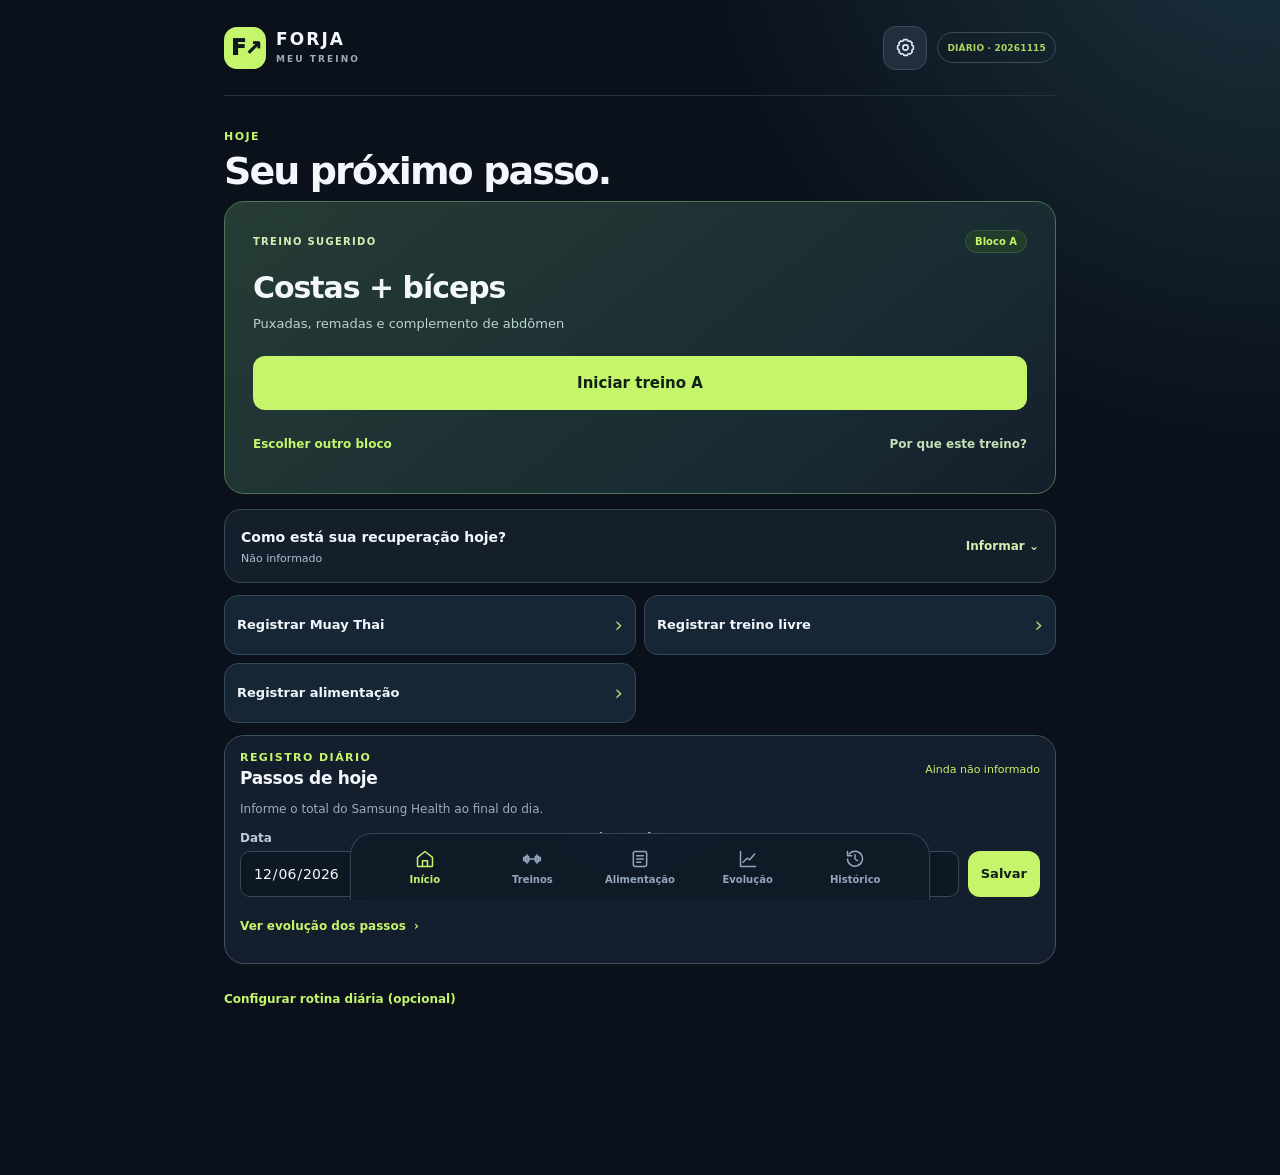
==== index.html @ 8f33aaf9 "chore(pwa): preload free-workout editor with versioned offline cache" ====
<!doctype html>
<html lang="pt-BR">
<head>
  <meta charset="utf-8" />
  <meta name="viewport" content="width=device-width, initial-scale=1, viewport-fit=cover" />
  <meta name="theme-color" content="#0d1420" />
  <meta name="description" content="Diário de treinos, histórico de cargas e sugestões de progressão de força com atenção à recuperação." />
  <meta name="color-scheme" content="dark" />
  <link rel="icon" type="image/png" sizes="192x192" href="./icons/icon-192.png" />
  <link rel="apple-touch-icon" href="./icons/icon-192.png" />
  <link rel="manifest" href="./manifest.webmanifest" />
  <link rel="stylesheet" href="./styles.css?v=20261123-muayfree1" />
  <title>FORJA — Evolução de força</title>
  <script defer src="./data.js?v=20261123-muayfree1"></script>
  <script defer src="./cardio.js?v=20261123-muayfree1"></script>
  <script defer src="./training-sets.js?v=20261123-muayfree1"></script>
  <script defer src="./engine.js?v=20261123-muayfree1"></script>
  <script defer src="./muay.js?v=20261123-muayfree1"></script>
  <script defer src="./calendar.js?v=20261123-muayfree1"></script>
  <script defer src="./flex.js?v=20261123-muayfree1"></script>
  <script defer src="./free-workout.js?v=20261123-muayfree1"></script>
  <script defer src="./catalog-session.js?v=20261123-muayfree1"></script>
  <script defer src="./dose.js?v=20261123-muayfree1"></script>
  <script defer src="./focus.js?v=20261123-muayfree1"></script>
  <script defer src="./catalog-advice.js?v=20261123-muayfree1"></script>
  <script defer src="./body-measures.js?v=20261123-muayfree1"></script>
  <script defer src="./activity.js?v=20261123-muayfree1"></script>
  <script defer src="./health-import.js?v=20261123-muayfree1"></script>
  <script defer src="./nutrition-goals.js?v=20261123-muayfree1"></script>
  <script defer src="./goal-planner.js?v=20261123-muayfree1"></script>
  <script defer src="./reminders.js?v=20261123-muayfree1"></script>
  <script defer src="./daily-routine.js?v=20261123-muayfree1"></script>
  <script defer src="./nutrition.js?v=20261123-muayfree1"></script>
  <script defer src="./nutrition-catalog.js?v=20261123-muayfree1"></script>
  <script defer src="./nutrition-prescription-data.js?v=20261123-muayfree1"></script>
  <script defer src="./nutrition-presets.js?v=20261123-muayfree1"></script>
  <script defer src="./nutrition-balance.js?v=20261123-muayfree1"></script>
  <script defer src="./nutrition-ui.js?v=20261123-muayfree1"></script>
  <script defer src="./evolution-dashboard.js?v=20261123-muayfree1"></script>
  <script defer src="./performance-trends.js?v=20261123-muayfree1"></script>
  <script defer src="./exercise-anatomy.js?v=20261123-muayfree1"></script>
  <script defer src="./muscle-history.js?v=20261123-muayfree1"></script>
  <script defer src="./muscle-body.js?v=20261123-muayfree1"></script>
  <script defer src="./muscle-map.js?v=20261123-muayfree1"></script>
  <script defer src="./training-balance.js?v=20261123-muayfree1"></script>
  <script defer src="./catalog-recommendations.js?v=20261123-muayfree1"></script>
  <script defer src="./share-summary.js?v=20261123-muayfree1"></script>
  <script defer src="./share-sticker.js?v=20261123-muayfree1"></script>
  <script defer src="./app.js?v=20261123-muayfree1"></script>
</head>
<body>
  <div class="app-shell">
    <header class="topbar">
      <div class="brandmark" aria-hidden="true">F<span>↗</span></div>
      <div class="brandcopy"><strong>FORJA</strong><span>MEU TREINO</span></div>
      <button type="button" class="top-settings" data-action="top-settings" aria-label="Abrir ajustes" title="Ajustes">
        <svg viewBox="0 0 24 24" fill="none" stroke="currentColor" stroke-width="1.8" stroke-linecap="round" stroke-linejoin="round" aria-hidden="true"><circle cx="12" cy="12" r="3"/><path d="M19.4 15a1.7 1.7 0 0 0 .3 1.9l.1.1-2.7 2.7-.1-.1a1.7 1.7 0 0 0-1.9-.3 1.7 1.7 0 0 0-1 1.6V21h-4v-.1a1.7 1.7 0 0 0-1-1.6 1.7 1.7 0 0 0-1.9.3l-.1.1-2.7-2.7.1-.1a1.7 1.7 0 0 0 .3-1.9 1.7 1.7 0 0 0-1.6-1H3v-4h.1a1.7 1.7 0 0 0 1.6-1 1.7 1.7 0 0 0-.3-1.9L4.3 7l2.7-2.7.1.1A1.7 1.7 0 0 0 9 4.7a1.7 1.7 0 0 0 1-1.6V3h4v.1a1.7 1.7 0 0 0 1 1.6 1.7 1.7 0 0 0 1.9-.3l.1-.1L19.7 7l-.1.1a1.7 1.7 0 0 0-.3 1.9 1.7 1.7 0 0 0 1.6 1h.1v4h-.1a1.7 1.7 0 0 0-1.5 1z"/></svg>
      </button>
      <span class="header-badge"><small class="forja-build">DIÁRIO · 20261115</small></span>
    </header>
    <main id="screen" tabindex="-1" aria-live="off"><p class="loading">Preparando seu painel...</p></main>
    <nav class="bottom-nav" id="nav" aria-label="Navegação principal">
      <button type="button" data-tab="home" class="nav-link active" aria-label="Início" aria-current="page">
        <svg viewBox="0 0 24 24" fill="none" stroke="currentColor" stroke-width="1.8" stroke-linecap="round" stroke-linejoin="round" aria-hidden="true"><path d="m3 10 9-7 9 7v10a1 1 0 0 1-1 1H4a1 1 0 0 1-1-1z"/><path d="M9 21v-7h6v7"/></svg><span>Início</span>
      </button>
      <button type="button" data-tab="plans" class="nav-link" aria-label="Treinos">
        <svg viewBox="0 0 24 24" fill="none" stroke="currentColor" stroke-width="1.8" stroke-linecap="round" stroke-linejoin="round" aria-hidden="true"><path d="M6 7v10M18 7v10M4 9h4v6H4zM16 9h4v6h-4zM8 12h8M2 10v4M22 10v4"/></svg><span>Treinos</span>
      </button>
      <button type="button" data-tab="nutrition" class="nav-link" aria-label="Alimentação">
        <svg viewBox="0 0 24 24" fill="none" stroke="currentColor" stroke-width="1.8" stroke-linecap="round" stroke-linejoin="round" aria-hidden="true"><rect x="4" y="3" width="16" height="18" rx="2"/><path d="M8 8h8M8 12h8M8 16h5"/></svg><span>Alimentação</span>
      </button>
      <button type="button" data-tab="progress" class="nav-link" aria-label="Evolução">
        <svg viewBox="0 0 24 24" fill="none" stroke="currentColor" stroke-width="1.8" stroke-linecap="round" stroke-linejoin="round" aria-hidden="true"><path d="M3 3v18h18"/><path d="m6 16 5-5 3 2 6-7"/></svg><span>Evolução</span>
      </button>
      <button type="button" data-tab="history" class="nav-link" aria-label="Histórico">
        <svg viewBox="0 0 24 24" fill="none" stroke="currentColor" stroke-width="1.8" stroke-linecap="round" stroke-linejoin="round" aria-hidden="true"><path d="M3 12a9 9 0 1 0 2-6"/><path d="M3 3v5h5M12 7v5l3 2"/></svg><span>Histórico</span>
      </button>

    </nav>
  </div>
  <div id="toast" class="toast" role="status" aria-live="polite" hidden></div>
  <input id="import-file" type="file" accept="application/json,.json" hidden aria-label="Selecionar backup JSON" />
  <input id="import-health-file" type="file" accept="application/json,.json" hidden aria-label="Selecionar histórico Samsung Health JSON" />
</body>
</html>
---- styles.css ----
:root{font-family:Inter,ui-sans-serif,system-ui,-apple-system,BlinkMacSystemFont,"Segoe UI",sans-serif;color-scheme:dark;--bg:#0b111a;--card:#151e2c;--card2:#1b2736;--line:#2b3a4d;--text:#f3f6fb;--muted:#9cacbe;--lime:#c5f56b;--blue:#80beff;--orange:#ffcf7b;--red:#ff9292;--radius:20px}
*{box-sizing:border-box}html{background:var(--bg);scroll-behavior:smooth}body{margin:0;background:radial-gradient(circle at 100% -12%,#1c3540 0%,transparent 32%),var(--bg);color:var(--text);min-height:100svh}button,input,select,textarea{font:inherit}button{cursor:pointer}button:disabled{opacity:.45;cursor:not-allowed}a{color:var(--lime)}button:focus-visible,input:focus-visible,select:focus-visible,textarea:focus-visible{outline:3px solid var(--blue);outline-offset:2px}[hidden]{display:none!important}
.app-shell{max-width:900px;min-height:100svh;margin:0 auto;padding:0 17px calc(100px + env(safe-area-inset-bottom))}.topbar{height:84px;display:flex;align-items:center;gap:10px;border-bottom:1px solid #253143}.brandmark{display:flex;align-items:center;justify-content:center;font-size:22px;font-weight:950;letter-spacing:-3px;width:42px;height:42px;border-radius:13px;background:var(--lime);color:#101820}.brandmark span{font-size:20px;margin-left:2px}.brandcopy{display:flex;flex-direction:column;line-height:1.04;letter-spacing:.13em}.brandcopy strong{font-size:17px;font-weight:900}.brandcopy span{font-size:9px;color:var(--muted);font-weight:800;margin-top:6px}.header-badge{font-size:9px;letter-spacing:.08em;border:1px solid #3a4e53;border-radius:99px;padding:7px 9px;margin-left:auto;color:var(--lime);font-weight:700;white-space:nowrap}
#screen{padding:24px 0;min-height:72vh}.eyebrow{margin:0 0 8px;font-size:11px;font-weight:900;letter-spacing:.13em;color:var(--lime);text-transform:uppercase}.page-title{font-size:clamp(29px,5vw,38px);letter-spacing:-.05em;line-height:1.1;margin:0 0 8px;font-weight:850}.lead{color:var(--muted);line-height:1.55;margin:0 0 24px;font-size:14px}.section-title{font-size:17px;margin:0;font-weight:800;letter-spacing:-.02em}.section-row{display:flex;align-items:center;justify-content:space-between;gap:10px;margin:26px 0 12px}.section-row small{font-size:11px;color:var(--muted)}.card{background:var(--card);border:1px solid var(--line);border-radius:var(--radius);padding:18px;margin-bottom:13px}.panel-soft{background:var(--card2);border-radius:14px;padding:14px}.hero{background:linear-gradient(140deg,#273c37,#152c36 68%,#152336);border:1px solid #45604f;padding:22px}.hero .muted{color:#b1c8c5}.hero-rows{display:grid;grid-template-columns:1fr 1fr;gap:14px;margin-bottom:18px}.hero-weight{font-size:clamp(31px,6vw,42px);font-weight:850;letter-spacing:-.055em}.hero-weight small{font-size:13px;letter-spacing:0;font-weight:500;color:#b9cec6}.metric-label{display:block;font-size:11px;color:var(--muted);font-weight:700;margin-bottom:5px}.progress-track{height:9px;background:#33473f;border-radius:99px;overflow:hidden}.progress-track>span{height:100%;display:block;background:var(--lime);border-radius:99px;min-width:0}.progress-legend{display:flex;justify-content:space-between;color:#c0d7ce;font-size:11px;gap:10px;margin-top:9px}.kpi-row{display:grid;grid-template-columns:repeat(3,1fr);gap:9px;margin:13px 0}.kpi{background:var(--card);border:1px solid var(--line);border-radius:15px;padding:13px 11px}.kpi strong{display:block;font-size:21px;letter-spacing:-.035em}.kpi span{font-size:10px;color:var(--muted)}.big-number{font-size:28px;font-weight:800;letter-spacing:-.035em}.accent{color:var(--lime)}.muted{color:var(--muted)}.small{font-size:12px;line-height:1.55}.tiny{font-size:11px}.bodycopy{font-size:14px;line-height:1.6;color:#d5e0ed}.line{height:1px;background:var(--line);margin:14px 0}
.primary,.secondary,.ghost,.danger-button{display:inline-flex;align-items:center;justify-content:center;gap:8px;min-height:46px;padding:11px 17px;border-radius:12px;font-size:13px;font-weight:800;border:1px solid transparent;white-space:normal;text-align:center}.primary{background:var(--lime);color:#102016}.primary:hover{background:#d4fc91}.secondary{background:#253546;color:var(--text);border-color:#385067}.ghost{background:transparent;color:var(--muted);border-color:var(--line)}.danger-button{background:#4c2830;color:#ffd7db;border-color:#854451}.full{width:100%}.btnrow{display:flex;gap:8px;flex-wrap:wrap}.button-inline{font:inherit;background:none;border:0;color:var(--lime);padding:4px 0;font-size:12px;font-weight:750}.small-button{border-radius:10px;padding:7px 10px;min-height:35px;font-size:12px}.pill{display:inline-flex;align-items:center;gap:5px;padding:5px 9px;border-radius:999px;border:1px solid #3d5464;font-size:10px;color:#c0d3e3;font-weight:750}.pill.green{background:#213c2b;color:var(--lime);border-color:#38573f}.pill.amber{background:#3d3322;color:#ffd18a;border-color:#695333}.pill.red{background:#452932;color:#ffa4ad;border-color:#673842}.callout{border-left:3px solid var(--blue);background:#1a2b3b;padding:13px 14px;border-radius:4px 12px 12px 4px;font-size:12px;line-height:1.6;margin:12px 0;color:#d4e3ef}.callout.warn{border-color:var(--orange);background:#302a25}.callout.danger{border-color:var(--red);background:#34252c}.callout.good{border-color:var(--lime);background:#1b322e}.card-row{display:flex;justify-content:space-between;gap:12px;align-items:flex-start}.card-row h3{margin:0 0 5px;font-size:17px;letter-spacing:-.015em}.card-row p{margin:0;color:var(--muted);font-size:12px;line-height:1.5}.mini-list{list-style:none;padding:0;margin:10px 0 0}.mini-list li{display:flex;align-items:center;justify-content:space-between;gap:7px;padding:10px 0;border-top:1px solid var(--line);font-size:12px}.mini-list li span{color:var(--muted)}
.tabs{display:flex;gap:7px;overflow:auto;scrollbar-width:none;padding:2px 0 8px}.tabs::-webkit-scrollbar{display:none}.tab-chip{background:#1c2a3a;color:#bed1df;border:1px solid #34495b;border-radius:11px;min-height:42px;min-width:50px;padding:9px 14px;font-weight:800}.tab-chip.selected{background:var(--lime);border-color:var(--lime);color:#132016}.exercise-card{background:var(--card);border:1px solid var(--line);border-radius:17px;padding:15px;margin:12px 0}.exercise-card h3{margin:0;font-size:15px}.set-grid{display:grid;grid-template-columns:29px 61px minmax(72px,1fr) minmax(60px,.85fr) minmax(60px,.8fr);gap:5px;align-items:center;margin-top:7px}.set-grid .caption{color:var(--muted);font-size:10px;text-align:center}.set-grid .cell-label{text-align:center;color:var(--muted);font-size:11px}.set-grid input{width:100%;min-width:0;text-align:center;padding:10px 3px;font-size:13px;min-height:44px}.set-grid .warmup{color:var(--orange)}.set-grid .set-type{font-size:10px;display:block;text-align:center;line-height:1.1}.set-grid .set-type.work{color:var(--lime)}.field{display:flex;flex-direction:column;gap:6px}.field label{color:#bdcad9;font-size:12px;font-weight:700}.field input,.field select,.field textarea,.set-grid input{background:#0e1823;color:var(--text);border:1px solid #34495d;border-radius:10px}.field input,.field select,.field textarea{width:100%;min-height:46px;padding:12px;font-size:14px}.field textarea{min-height:80px;resize:vertical}.field input::placeholder,.set-grid input::placeholder{color:#73869c}.field-row{display:grid;grid-template-columns:1fr 1fr;gap:10px}.field-row.three{grid-template-columns:repeat(3,1fr)}.field-help{font-size:11px;line-height:1.4;color:var(--muted)}.form-title{font-size:13px;font-weight:850;margin:14px 0 10px}.card-footer{display:flex;justify-content:space-between;gap:8px;align-items:center;margin-top:10px;flex-wrap:wrap}.recommend{padding:11px 12px;border:1px solid #3e5b4e;border-radius:12px;background:#20322e;margin:12px 0}.recommend.warn{background:#322e24;border-color:#655138}.recommend.protect{background:#35262b;border-color:#774451}.recommend strong{display:block;color:var(--lime);font-size:13px}.recommend.warn strong{color:var(--orange)}.recommend.protect strong{color:var(--red)}.recommend p{font-size:11px;line-height:1.55;color:#c7d5d6;margin:5px 0 0}.last{color:#a9c0d7;font-size:12px;line-height:1.5;margin:7px 0 0}.workout-banner{padding:15px;border:1px solid #3c5344;background:linear-gradient(120deg,#1a352a,#1b2936);border-radius:15px;margin:12px 0}.workout-banner h2{margin:0 0 6px;font-size:18px}.workout-banner p{font-size:12px;color:#b7c7d5;margin:0;line-height:1.5}.list-settings{display:grid;gap:9px}.setting-item{padding:12px;border:1px solid var(--line);border-radius:12px;background:var(--card2);display:flex;align-items:center;justify-content:space-between;gap:8px}.setting-item div{min-width:0}.setting-item strong{display:block;font-size:12px;margin-bottom:4px}.setting-item span{display:block;color:var(--muted);font-size:11px;line-height:1.4}.switch{appearance:none;width:45px;min-width:45px;height:26px;background:#465467;border-radius:20px;position:relative;cursor:pointer;transition:.2s}.switch:checked{background:var(--lime)}.switch:before{content:"";position:absolute;top:3px;left:3px;width:20px;height:20px;border-radius:50%;background:#f7f9fc;transition:.2s}.switch:checked:before{transform:translateX(19px);background:#17221b}.chart-wrap{padding:17px 8px 8px;border:1px solid var(--line);border-radius:16px;background:#152231;min-height:190px}.chart-wrap svg{width:100%;height:auto;display:block}.chart-caption{color:var(--muted);font-size:11px;text-align:center;line-height:1.5}.history-card{border-left:3px solid var(--lime)}.session-date{font-weight:800}.session-count{color:var(--muted);font-size:12px}.empty{padding:27px 15px;text-align:center;border:1px dashed #405363;border-radius:16px;color:var(--muted);line-height:1.55;font-size:13px}.empty .empty-icon{font-size:30px;display:block;margin-bottom:7px}.training-controls{position:sticky;bottom:calc(77px + env(safe-area-inset-bottom));z-index:2;background:linear-gradient(to top,#0b111a 72%,transparent);padding:12px 0 6px;margin-top:12px}.bottom-nav{position:fixed;z-index:5;bottom:0;left:0;right:0;margin:auto;max-width:900px;background:rgba(17,27,40,.96);backdrop-filter:blur(20px);border-top:1px solid #334556;display:grid;grid-template-columns:repeat(5,1fr);padding:11px 9px calc(12px + env(safe-area-inset-bottom))}.nav-link{background:none;border:0;color:#93a6bb;display:flex;flex-direction:column;align-items:center;justify-content:center;gap:5px;font-size:10px;font-weight:700;min-height:43px;padding:3px}.nav-link.active{color:var(--lime)}.nav-link svg{height:20px;width:20px}.toast{position:fixed;z-index:15;left:50%;bottom:calc(93px + env(safe-area-inset-bottom));transform:translateX(-50%);max-width:90vw;width:max-content;padding:13px 18px;border:1px solid #57735d;background:#24392e;color:#f2fff2;border-radius:13px;box-shadow:0 18px 40px #0009;font-size:13px;line-height:1.4}.loading{color:var(--muted);padding:30px;text-align:center}.row-between{display:flex;align-items:center;justify-content:space-between;gap:12px}.mt-8{margin-top:8px}.mt-12{margin-top:12px}.mt-16{margin-top:16px}.mb-0{margin-bottom:0}.mb-8{margin-bottom:8px}.click-card{width:100%;text-align:left;background:var(--card);color:var(--text);border:1px solid var(--line);border-radius:16px;padding:14px;margin-bottom:10px}.click-card:hover{border-color:#638168}.text-right{text-align:right}.rounded-emoji{border-radius:12px;background:#2c443d;padding:10px;font-size:19px}.sr-only{position:absolute;width:1px;height:1px;padding:0;margin:-1px;overflow:hidden;clip:rect(0,0,0,0);white-space:nowrap;border:0}
@media(min-width:720px){.app-shell{padding:0 34px 120px}.topbar{height:96px}#screen{padding:34px 0}.dashboard-grid{display:grid;grid-template-columns:1.3fr .7fr;gap:17px;align-items:start}.dashboard-grid>*{min-width:0}.hero{padding:26px}.exercise-card{padding:22px}.set-grid{grid-template-columns:42px 100px 1fr 1fr 1fr;gap:12px}.bottom-nav{max-width:580px;border:1px solid #334556;border-bottom:0;border-radius:22px 22px 0 0;padding-left:20px;padding-right:20px}.training-controls{bottom:75px}}
@media(prefers-reduced-motion:reduce){*{scroll-behavior:auto!important;transition:none!important;animation:none!important}}
/* FORJA 1.1: fila de treinos e comparacao serie a serie. */
.queue-panel{margin:14px 0 4px;border:1px solid #385363;border-radius:13px;background:#152632;padding:13px}
.queue-panel strong{font-size:12px}
.queue-panel p{margin:9px 0 0;font-size:11px;line-height:1.5}
.queue-chips{display:flex;flex-wrap:wrap;gap:7px;margin-top:10px}
.queue-chip{border:1px solid #3a5163;border-radius:9px;padding:6px 8px;font-size:11px;font-weight:700;color:#b8cad9}
.queue-chip.pending{background:#253545;border-color:#4c697a;color:#e5f4ff}
.queue-chip.done{background:#203a2d;border-color:#416750;color:var(--lime)}
.draft-status{display:block;font-size:12px;color:#d4f5be;margin-top:5px}
.draft-status.save-error{color:#ffd09a}
.set-history{grid-column:1/-1;padding:4px 6px 9px 10px;border-bottom:1px solid #28394b;display:flex;flex-direction:column;gap:3px;font-size:11px;line-height:1.45;min-height:40px}
.set-history:last-child{border-bottom:0}
.previous-set{color:#9fb4c6}.previous-set strong{color:#dae6f2;font-weight:750}
.set-delta{color:#91a7b8}.set-delta.good{color:var(--lime);font-weight:700}.set-delta.neutral{color:#d1bea0}
.history-exercise{min-width:0;flex:1}
.history-details{margin:6px 0 0;color:#baccdc}
.history-details summary{cursor:pointer;font-size:11px;color:var(--lime);font-weight:700}
.history-details ol{margin:5px 0 0;padding-left:17px}
.history-details ol li{display:list-item;border:0;padding:3px 0;font-size:11px;line-height:1.35}
@media(max-width:355px){.set-grid{grid-template-columns:25px 54px minmax(60px,1fr) minmax(48px,.85fr) minmax(47px,.8fr);gap:4px}.set-grid input{font-size:12px;padding:9px 2px}}


/* FORJA 1.2: mapa de forca */
.strength-radar{padding-top:12px;min-height:260px}
.strength-summary-list .mini-list{margin-top:0}
.strength-group-block{display:flex;flex-direction:column;gap:3px;min-width:0;flex:1}
.strength-group-block span{display:block;color:var(--muted);font-size:11px;line-height:1.4}
.strength-group-block small{display:block;color:#c1d6e8;font-size:10px;line-height:1.35}
.strength-delta{font-size:11px;font-weight:800}
.strength-delta.good{color:var(--lime)}
.strength-delta.warn{color:#ffb393}
.strength-delta.neutral{color:#c6d5e2}
.leader-detail{display:block;color:#c1d6e8;font-size:10px;line-height:1.4;margin-top:2px}

/* FORJA 1.3: radar navegavel e grafico de forca por exercicio. */
.strength-radar-plot{position:relative;min-height:295px;max-width:430px;margin:0 auto;width:100%;}
.strength-radar-plot svg{display:block;width:100%;height:auto;max-height:310px;overflow:visible}
.radar-axis-button{position:absolute;z-index:1;display:flex;flex-direction:column;align-items:center;justify-content:center;gap:2px;min-width:86px;min-height:52px;padding:5px 7px;border:1px solid #476476;border-radius:11px;background:#152434ee;color:#dbe7f0;cursor:pointer;font:inherit;box-shadow:0 3px 12px #0003;transition:background .18s,border-color .18s,transform .18s}
.radar-axis-button strong{font-size:11px;font-weight:800;line-height:1.15;text-align:center}
.radar-axis-button span{font-size:10px;color:#a3c0d4}
.radar-axis-button.selected{background:#254331;border-color:#c5f56b;color:#eaffd2}
.radar-axis-button.selected span{color:#c5f56b}
.radar-axis-button:focus-visible,.strength-exercise-choice:focus-visible{outline:3px solid #80beff;outline-offset:3px}
.radar-axis-button--0{top:0;left:50%;transform:translateX(-50%)}
.radar-axis-button--1{top:50%;right:0;transform:translateY(-50%)}
.radar-axis-button--2{bottom:0;left:50%;transform:translateX(-50%)}
.radar-axis-button--3{top:50%;left:0;transform:translateY(-50%)}
.strength-radar-legend{display:flex;justify-content:center;align-items:center;gap:16px;margin-top:7px;flex-wrap:wrap}
.strength-radar-legend span{display:inline-flex;align-items:center;gap:7px;color:var(--muted);font-size:11px}
.strength-key{display:inline-block;width:12px;height:12px;border-radius:3px}
.strength-key.base{background:#80beff}.strength-key.current{background:#c5f56b}
.strength-hint{margin:12px 0;padding:14px;border:1px dashed #496374;border-radius:12px;background:#142330;color:#b7cddd;font-size:12px;line-height:1.55}
.strength-detail-card{border-color:#456850;scroll-margin-top:10px}
.strength-detail-head{align-items:flex-start;gap:8px}
.strength-detail-head .eyebrow{margin:0 0 5px}
.strength-exercise-choices{display:flex;flex-wrap:wrap;gap:7px;margin-top:14px;max-height:180px;overflow-y:auto;scrollbar-width:thin}
.strength-exercise-choice{display:flex;flex-direction:column;align-items:flex-start;justify-content:center;gap:4px;text-align:left;min-height:46px;max-width:100%;border:1px solid #3b5567;border-radius:11px;background:#1a2c3b;color:#d5e4ed;padding:9px 11px;cursor:pointer;font:inherit}
.strength-exercise-choice strong{font-size:11px;line-height:1.3;font-weight:700}
.strength-exercise-choice span{font-size:10px;color:#9bb4c7}
.strength-exercise-choice.selected{border-color:#c5f56b;background:#254031}
.strength-exercise-choice.selected strong,.strength-exercise-choice.selected span{color:#e5ffcf}
.strength-exercise-panel{border-top:1px solid #35495a;margin-top:17px;padding-top:14px;scroll-margin-top:12px}
.strength-exercise-panel h3{font-size:15px;margin:0;line-height:1.3}
.strength-chart-wrap{border:1px solid #314a5d;border-radius:14px;background:#101f2d;padding:8px 7px 5px}
.strength-chart-wrap svg{display:block;width:100%;height:auto}
.strength-metrics{display:grid;grid-template-columns:repeat(3,minmax(0,1fr));gap:6px;margin-top:12px}
.strength-metrics>div{display:flex;flex-direction:column;gap:6px;border:1px solid #344c5f;border-radius:10px;background:#172635;padding:9px;min-width:0}
.strength-metrics span{color:#a7bdce;font-size:10px;line-height:1.3}
.strength-metrics strong{color:#eff7fc;font-size:12px;line-height:1.3;overflow-wrap:anywhere}
.strength-metrics strong.strength-delta.good{color:#c5f56b}
.strength-metrics strong.strength-delta.warn{color:#ffb393}
.strength-records{border:1px solid #364f62;background:#172938;border-radius:11px;padding:11px}
.strength-records summary{cursor:pointer;font-size:11px;font-weight:750;color:#c5f56b}
.strength-records ol{margin:10px 0 0;padding:0;list-style:none}
.strength-records li{padding:8px 0;border-top:1px solid #34485a;display:grid;grid-template-columns:65px minmax(0,1fr) auto;gap:7px;font-size:10px;line-height:1.5;align-items:center}
.strength-records li span{color:#c2d2e0}
.strength-records li strong{font-weight:700;color:#e5f4fe;text-align:right}
.strength-empty{margin-top:12px}
@media(max-width:370px){.strength-radar-plot{min-height:260px}.radar-axis-button{min-width:72px;min-height:46px;padding:4px 5px}.radar-axis-button strong{font-size:10px}.radar-axis-button span{font-size:9px}.strength-metrics{gap:4px}.strength-metrics>div{padding:7px}.strength-metrics strong{font-size:11px}.strength-records li{grid-template-columns:55px minmax(0,1fr);gap:4px}.strength-records li strong{grid-column:2;text-align:left}}

/* Muay Thai diary: mobile-first selectable exercise log. */
.muay-mode-tabs{margin:0 0 14px;overflow:visible}
.muay-mode-tabs .tab-chip{flex:1}
.muay-choices{display:grid;grid-template-columns:repeat(auto-fit,minmax(160px,1fr));gap:8px}
.muay-presets{display:flex;flex-wrap:wrap;gap:8px;margin-bottom:14px}
.muay-presets .secondary{white-space:normal}
.muay-volume{display:grid;grid-template-columns:repeat(3,minmax(0,1fr));gap:8px}
.muay-record-list li{align-items:flex-start;gap:10px}
.muay-record-list li span{min-width:0;overflow-wrap:anywhere;color:var(--text)}
.muay-record-list li small{flex-shrink:0;max-width:45%;color:var(--muted);text-align:right}
@media(max-width:390px){.muay-volume{grid-template-columns:repeat(2,minmax(0,1fr))}.muay-volume .field:last-child{grid-column:1/-1}}


/* FORJA calendar: month grid mirrors saved workout dates, not planned workouts. */
.training-calendar{scroll-margin-top:20px}
.calendar-intro p{margin:7px 0 0}
.calendar-toolbar{display:flex;align-items:center;gap:7px;margin:17px 0 14px;flex-wrap:wrap}
.calendar-month{flex:1;font-size:15px;font-weight:850;text-transform:capitalize;min-width:110px;text-align:center}
.calendar-nav,.calendar-today{min-width:43px;min-height:44px;border:1px solid #40566a;background:#233447;border-radius:12px;color:var(--text);font-size:23px}
.calendar-today{font-size:11px;font-weight:800;padding:6px 10px}
.calendar-nav:hover,.calendar-today:hover{border-color:#80beff}
.calendar-stats{display:grid;grid-template-columns:repeat(3,minmax(0,1fr));gap:7px;margin:0 0 18px}
.calendar-stats>div{display:flex;flex-direction:column;align-items:center;gap:3px;padding:11px 5px;border:1px solid #35475c;border-radius:12px;background:#192938;min-width:0}
.calendar-stats strong{font-size:22px;font-weight:850}
.calendar-stats span{font-size:10px;color:#c1d0df;text-align:center;line-height:1.3}
.calendar-weekdays,.calendar-days{display:grid;grid-template-columns:repeat(7,minmax(0,1fr));gap:5px}
.calendar-weekdays{margin-bottom:7px}
.calendar-weekdays span{text-align:center;font-size:10px;color:#b4c5d6;font-weight:800;padding:6px 0}
.calendar-day{min-width:0;width:100%;height:59px;display:flex;flex-direction:column;align-items:center;justify-content:space-between;padding:8px 1px 6px;border:1px solid #304457;border-radius:11px;background:#172635;color:var(--text);font-size:13px;font-weight:750}
.calendar-day:hover{border-color:#7790a7}
.calendar-day.has-activity{background:#213443;border-color:#466077}
.calendar-day.is-today .calendar-day-number{color:var(--lime)}
.calendar-day.is-selected{background:#344740;border:2px solid var(--lime);padding:7px 0 5px}
.calendar-day-number{line-height:1.1}
.calendar-day-marks{min-height:10px;display:flex;align-items:center;justify-content:center;gap:3px}
.calendar-day-marks small{font-size:9px;color:#bcd1dc}
.calendar-dot{display:inline-block;height:7px;width:7px;min-height:7px;min-width:7px;border-radius:50%;background:var(--lime)}
.calendar-dot--muay{background:var(--blue)}
.calendar-legend{display:flex;flex-wrap:wrap;gap:15px;margin:13px 0 19px}
.calendar-legend span{display:flex;align-items:center;gap:6px;color:#c4d2dd;font-size:11px}
.calendar-selected{border-top:1px solid #304254;padding-top:13px}
.calendar-detail-heading{font-size:15px;margin:0 0 8px;font-weight:850}
.calendar-selected>p{margin:6px 0 13px}
.calendar-session{padding:12px 13px;margin-top:9px;background:#1b2b39;border:1px solid #385067;border-radius:12px;border-left:3px solid var(--lime)}
.calendar-session--muay{border-left-color:var(--blue)}
.calendar-session-heading{display:flex;align-items:center;gap:8px;flex-wrap:wrap;font-size:12px}
.calendar-modality{background:#2a4331;border-radius:6px;color:var(--lime);font-weight:800;padding:4px 6px;font-size:10px}
.calendar-modality--muay{background:#233a51;color:#a5d3ff}
.calendar-session p{margin:7px 0 0}
.calendar-exercise-list{margin-top:10px;color:#d3e0ea}
.calendar-exercise-list summary{cursor:pointer;font-size:12px;font-weight:700}
.calendar-exercise-list ul{margin:8px 0 0;padding-left:18px;font-size:12px;line-height:1.7}
.calendar-empty-note{font-size:12px;color:#c3d2dc;line-height:1.5}
@media(max-width:390px){
  .training-calendar{padding:12px}
  .calendar-weekdays,.calendar-days{gap:3px}
  .calendar-day{height:52px;border-radius:8px}
  .calendar-stats>div{padding:9px 2px}
  .calendar-stats strong{font-size:18px}
  .calendar-stats span{font-size:9px}
  .calendar-month{font-size:13px}
}


/* Session-level editing: no change to the permanent plan. */
.flex-skipped{margin:12px 0;padding:12px;background:#182c37;border:1px solid #43556b;border-radius:12px;display:grid;gap:10px}
.flex-skipped>strong{font-size:13px}
.flex-skip-item{display:grid;grid-template-columns:minmax(0,1fr) auto;gap:8px;align-items:center;border-top:1px solid #43556b;padding-top:9px}
.flex-skip-item span{font-size:12px;overflow-wrap:anywhere;grid-column:1/-1}
.flex-skip-item select{width:100%;min-width:0}
.flex-catalog{display:grid;gap:9px}
.flex-catalog input{max-width:100%}
.flex-catalog-list{max-height:340px;overflow-y:auto;display:grid;gap:6px;overscroll-behavior:contain}
.flex-catalog-row{display:flex;gap:8px;align-items:center;justify-content:space-between;border:1px solid #3b5367;padding:9px;border-radius:10px;background:#162634}
.flex-catalog-row[hidden]{display:none}
.flex-catalog-row>div{min-width:0;overflow-wrap:anywhere}
.flex-catalog-row strong{display:block;font-size:12px}
.flex-catalog-row small{display:block;color:#bdcbd8;font-size:10px;margin-top:4px}
.flex-insights .section-title{font-size:16px}
.flex-metrics{display:grid;grid-template-columns:repeat(2,minmax(0,1fr));gap:7px;margin:12px 0}
.flex-metrics>span{background:#172a37;border:1px solid #395166;border-radius:10px;padding:10px;font-size:11px;color:#c2d1de;line-height:1.5}
.flex-metrics strong{display:block;color:#f0f8fd;font-size:22px}
.flex-signal{border-left:3px solid #80beff;padding:10px 12px;background:#1a2b39;border-radius:8px;margin:9px 0}
.flex-signal strong{display:block;font-size:13px}
.flex-signal p{font-size:12px;line-height:1.5;color:#cbd9e5;margin:6px 0 0}
@media(max-width:360px){.flex-metrics{grid-template-columns:1fr}.flex-skipped{padding:9px}}


/* Training-dose analysis: completed sets only, estimates rather than prescriptions. */
.dose-card{scroll-margin-top:16px}
.dose-card .section-title{font-size:16px}
.dose-table{display:grid;gap:3px;margin:13px 0}
.dose-header,.dose-row{display:grid;grid-template-columns:minmax(0,1.6fr) minmax(0,.65fr) minmax(0,1fr);gap:6px;align-items:center;padding:9px 8px;border-bottom:1px solid #354d60}
.dose-header{background:#1b3442;border-radius:9px 9px 0 0;color:#b7cde0;font-size:10px;font-weight:700}
.dose-header span:not(:first-child),.dose-row span{text-align:right}
.dose-row{font-size:12px}
.dose-row strong{font-weight:650;overflow-wrap:anywhere}
.dose-recommendations{display:grid;gap:9px;margin:14px 0}
.dose-recommendations>strong{font-size:13px}
.dose-suggestion{border:1px solid #45617b;border-left:3px solid #80beff;background:#1b2b3b;padding:12px;border-radius:9px}
.dose-suggestion.dose-recover{border-left-color:#ffb393}
.dose-suggestion.dose-consider{border-left-color:#c5f56b}
.dose-suggestion strong{font-size:12px;line-height:1.5;display:block}
.dose-suggestion p{font-size:12px;color:#d2dfe7;margin:6px 0 0;line-height:1.55}
@media(max-width:370px){.dose-header,.dose-row{grid-template-columns:minmax(0,1.25fr) minmax(0,.55fr) minmax(0,.9fr);gap:4px;padding:8px 3px}.dose-header{font-size:9px}.dose-row{font-size:11px}}


/* FORJA UX refresh: scoped to workout-block picker; Muay Thai tabs keep their behavior. */
.plan-block-selector{
  display:grid;
  grid-template-columns:repeat(2,minmax(0,1fr));
  gap:9px;
  overflow:visible;
  padding:2px 0 10px;
}
.plan-block-selector .plan-block-choice{
  display:flex;flex-direction:column;align-items:flex-start;justify-content:center;
  gap:5px;min-width:0;width:100%;min-height:70px;padding:11px 12px;
  text-align:left;white-space:normal;overflow-wrap:anywhere;
  line-height:1.3;
}
.plan-choice-code{
  font-size:10px;line-height:1.3;letter-spacing:.055em;
  font-weight:850;opacity:.86;
}
.plan-choice-name{
  display:block;max-width:100%;font-size:clamp(13px,3.8vw,16px);
  line-height:1.3;font-weight:850;overflow-wrap:anywhere;
}
.plan-block-choice:focus-visible{outline:3px solid var(--blue);outline-offset:2px}
@media(min-width:720px){
  .plan-block-selector{grid-template-columns:repeat(4,minmax(0,1fr))}
  .plan-choice-name{font-size:16px}
}

/* Structured, per-set comparison. Values from recorded history, not suggested loads. */
.set-history{
  padding:7px 0 12px;
  border-bottom:1px solid #28394b;
  min-height:0;
}
.previous-workout-reference{
  border:1px solid #354c5f;background:#1a2a39;
  border-radius:12px;padding:10px;min-width:0;width:100%;
}
.reference-heading{display:flex;align-items:baseline;justify-content:space-between;flex-wrap:wrap;gap:4px 9px;margin-bottom:9px}
.reference-heading span:first-child{font-size:10px;letter-spacing:.04em;color:#d0dfeb;font-weight:850}
.reference-heading span:last-child{font-size:10px;color:#b7c9d9}
.previous-workout-metrics{display:grid;grid-template-columns:repeat(3,minmax(0,1fr));gap:6px;margin:0}
.history-metric{display:flex;flex-direction:column;justify-content:center;min-width:0;gap:5px;background:#122230;border:1px solid #33495d;border-radius:9px;padding:9px 5px;text-align:center}
.history-metric dt{font-size:10px;color:#b5c9da;line-height:1.2;order:2}
.history-metric dd{margin:0;color:#f2f7fc;font-size:clamp(15px,4.5vw,20px);font-weight:850;line-height:1.2;font-variant-numeric:tabular-nums;overflow-wrap:anywhere;order:1}
.history-metric dd small{display:block;font-size:10px;font-weight:550;color:#b7cada;margin-top:4px;overflow-wrap:anywhere}
.previous-workout-reference .set-delta{display:block;margin-top:10px;font-size:11px;line-height:1.5}
.set-history-empty{display:block;font-size:11px;color:#9fb4c6;line-height:1.5;padding:5px 3px}
.exercise-last-session{display:grid;gap:4px;margin:10px 0 0;padding:10px 12px;background:#192b39;border:1px solid #344f62;border-radius:11px}
.exercise-last-session span{color:#b6c8d7;font-size:10px;font-weight:750;letter-spacing:.03em}
.exercise-last-session strong{font-size:13px;line-height:1.45;color:#eff7fc;overflow-wrap:anywhere}

/* Reserve focus and scroll space while the fixed navigation/save bar is shown. */
html:has(.training-controls){scroll-padding-bottom:220px}
#screen:has(.training-controls){padding-bottom:160px}
.training-controls{scroll-margin-bottom:180px}
.exercise-card input,.exercise-card select,#session-energy,#session-notes{scroll-margin-bottom:190px}
@media(max-width:360px){
  .plan-block-selector{gap:7px}
  .plan-block-selector .plan-block-choice{min-height:74px;padding:10px}
  .plan-choice-name{font-size:13px}
  .previous-workout-reference{padding:8px}
  .previous-workout-metrics{gap:4px}
  .history-metric{padding:8px 2px}
  .history-metric dd{font-size:15px}
}


/* FORJA: optional one-exercise-focused workflow and safe quick load prep. */
.workout-focus-bar{padding:14px;scroll-margin-top:12px}
.focus-mode-row{align-items:flex-start}
.focus-mode-row>div{min-width:0}
.focus-mode-row strong{font-size:14px}
.focus-mode-row p{margin:5px 0 0;max-width:36ch}
.focus-mode-row button{flex-shrink:0}
.focus-progress{margin-top:14px;background:#344652;border-radius:20px;height:7px;overflow:hidden}
.focus-progress span{display:block;background:var(--lime);height:100%;transition:width .15s linear}
.focus-progress-label{margin:7px 0 0}
.focus-step{display:flex;align-items:center;justify-content:space-between;gap:8px;margin-top:15px;flex-wrap:wrap}
.focus-step>strong{font-size:13px}
.focus-navigation{display:flex;gap:7px}
.focus-navigation button{min-width:85px}
.focus-exercise-pills{display:grid;grid-template-columns:repeat(2,minmax(0,1fr));gap:7px;margin-top:12px}
.focus-exercise-pill{display:block;min-height:42px;min-width:0;width:100%;border-radius:10px;
 border:1px solid #456074;background:#192b3a;color:#d0e3ef;padding:9px;text-align:left;
 overflow-wrap:anywhere;line-height:1.35;font-size:11px;font-weight:700}
.focus-exercise-pill.selected{border-color:var(--lime);background:#2a4031;color:#eaffd6}
.focus-exercise-pill:focus-visible{outline:3px solid var(--blue);outline-offset:2px}
.quick-log-tools{background:#192c3a;border:1px solid #354b60;border-radius:11px;padding:11px;margin-top:11px;display:grid;gap:9px}
.quick-log-tools>span{line-height:1.45}
.quick-log-buttons{display:flex;flex-wrap:wrap;gap:8px}
.quick-log-buttons button{flex:1;min-width:125px;white-space:normal;text-align:center}
@media(max-width:370px){
  .focus-mode-row{flex-wrap:wrap}
  .focus-mode-row button{flex:1}
  .focus-exercise-pills{grid-template-columns:1fr}
  .focus-navigation{width:100%}
  .focus-navigation button{flex:1}
  .quick-log-buttons{flex-direction:column}
}
@media(min-width:720px){
  .focus-exercise-pills{grid-template-columns:repeat(3,minmax(0,1fr))}
}

/* Build indicator helps distinguish stale browser tabs from the deployed UX. */
.forja-build{display:block;margin-top:3px;font-size:9px;font-weight:700;line-height:1.3;letter-spacing:.02em;opacity:.85}


/* Contextual additions are a shortlist; keep the full catalogue opt-in. */
.catalog-contextual{display:grid;gap:10px;min-width:0}
.catalog-contextual h3{font-size:15px;line-height:1.4;margin:0}
.catalog-contextual>.row-between{gap:8px;align-items:center;flex-wrap:wrap}
.catalog-contextual>p{margin:0}
.catalog-recommend-tag{font-size:10px;line-height:1.3;color:#d4f4ba;border:1px solid #456c54;background:#233e32;border-radius:30px;padding:5px 8px;white-space:nowrap}
.catalog-suggestion{background:#1c3140;border:1px solid #415f70;border-radius:12px;display:grid;gap:8px;padding:13px}
.catalog-recommend-heading{display:flex;justify-content:space-between;align-items:flex-start;gap:9px;flex-wrap:wrap}
.catalog-recommend-heading>strong{font-size:13px;line-height:1.35;max-width:100%;overflow-wrap:anywhere}
.catalog-suggestion p{font-size:12px;line-height:1.55;margin:0}
.catalog-suggestion button{justify-self:start;min-height:42px}
.catalog-caution{border-left:3px solid #e5ac83;padding:9px 11px;background:#352b33;border-radius:8px;font-size:12px;line-height:1.5}
.catalog-empty{font-size:12px;color:#c3d2df}
.catalog-all-toggle{margin-top:8px;min-height:48px}
.catalog-all{display:grid;gap:9px;margin-top:2px;min-width:0}
.catalog-all input{width:100%}
@media(max-width:360px){.catalog-recommend-heading{display:grid}.catalog-suggestion button{width:100%;justify-self:stretch}}


/* Workout hierarchy v2: separated exercise rows, clear reading order and thumb-sized actions. */
.plan-exercises{margin-top:22px}
.plan-exercises-heading{align-items:flex-end;margin-bottom:13px}
.plan-exercises-heading>div{min-width:0;flex:1}
.section-eyebrow{margin:0 0 6px;color:#a4d4bf;font-size:10px;font-weight:850;letter-spacing:.1em;line-height:1.4}
.plan-exercises-heading .section-title{margin:0 0 6px;font-size:20px;line-height:1.25}
.plan-exercises-heading p.small{margin:0;max-width:52ch;line-height:1.55}
.plan-exercises-count{flex-shrink:0;padding:7px 10px;border:1px solid #3e5c50;border-radius:100px;color:#e2f6e7;font-size:11px;font-weight:850}
.plan-exercises-list{display:grid;gap:10px}
.plan-exercise-item{display:grid;grid-template-columns:42px minmax(0,1fr) auto;align-items:start;gap:12px;padding:15px 12px;background:#182937;border:1px solid #3b5060;border-radius:16px;min-width:0}
.plan-exercise-index{display:grid;place-items:center;width:40px;min-height:40px;border-radius:12px;background:#293e4a;color:#dcf0ed;font-size:15px;font-weight:900;font-variant-numeric:tabular-nums}
.plan-exercise-detail{min-width:0}
.plan-exercise-detail h3{margin:0;color:#f2f7fb;font-size:15px;line-height:1.4;font-weight:850;overflow-wrap:anywhere}
.plan-exercise-meta{display:flex;flex-wrap:wrap;align-items:center;gap:6px;margin:7px 0 0;color:#d7e5ee;font-size:12px;line-height:1.5}
.plan-exercise-meta strong{color:#eaffce;font-weight:850}
.plan-exercise-submeta{margin:4px 0 0;color:#b0c7d6;font-size:11px;line-height:1.5}
.plan-exercise-edit{display:inline-flex;align-items:center;min-height:44px;margin-top:3px;font-size:12px}
.plan-exercise-state{display:flex;flex-direction:column;align-items:center;gap:8px;min-width:52px}
.plan-exercise-state span{color:#b5d9c5;font-size:10px;font-weight:800}
.plan-exercise-state input{margin:0}
.plan-exercise-item.is-inactive{background:#14222f;border-color:#314252}
.plan-exercise-item.is-inactive .plan-exercise-index{background:#253240;color:#a6b7c5}
.plan-exercise-item.is-inactive .plan-exercise-state span{color:#aebecd}
.session-exercises{margin-top:23px}
.session-exercises-header{margin:0 0 13px;padding:0 2px}
.session-exercises-header h2{margin:0;color:#f0f7fb;font-size:21px;line-height:1.25;letter-spacing:-.02em}
.session-exercises-header>p:last-child{margin:7px 0 0;color:#b9cbd7;font-size:12px;line-height:1.55}
.workout-exercise-card{position:relative;overflow:hidden;margin:0 0 19px;padding:15px;background:#172534;border:1px solid #435869;box-shadow:0 8px 22px #0002}
.workout-exercise-card:before{content:'';position:absolute;inset:0 auto 0 0;width:3px;background:#92c56b;pointer-events:none}
.workout-exercise-heading{display:grid;grid-template-columns:48px minmax(0,1fr) auto;gap:11px;align-items:start}
.workout-exercise-number{display:flex;flex-direction:column;align-items:center;justify-content:center;min-height:49px;border:1px solid #456a59;border-radius:12px;background:#244336;color:#e9ffd4;font-size:19px;line-height:1.15;font-weight:900;font-variant-numeric:tabular-nums}
.workout-exercise-number small{font-size:10px;color:#bfdac7;margin-top:2px;font-weight:700}
.workout-exercise-title{min-width:0}
.workout-exercise-title h3{margin:0;font-size:17px;line-height:1.33;font-weight:900;letter-spacing:-.015em;overflow-wrap:anywhere}
.workout-exercise-title .section-eyebrow{margin:0 0 5px}
.workout-exercise-target{margin:6px 0 0;color:#d2e2ed;font-size:12px;line-height:1.45}
.workout-exercise-kind{padding:6px 8px;max-width:76px;border-radius:9px;background:#263a49;color:#d5e6ed;border:1px solid #405567;font-size:10px;font-weight:800;text-align:center;overflow-wrap:anywhere}
.workout-exercise-step{margin:11px 0 4px;padding:8px 10px;border-radius:9px;background:#223341;color:#c5d8e6;font-size:11px;line-height:1.5}
.workout-exercise-card .set-grid{padding-top:11px;margin-top:13px;border-top:1px solid #3d5060}
.workout-exercise-card .set-grid .caption{color:#c2d4e1;font-size:10px;font-weight:800;line-height:1.3}
.workout-exercise-card .set-grid input{background:#101e2b;border-color:#526579;color:#f5fbff;font-size:14px;font-weight:800;font-variant-numeric:tabular-nums}
.workout-exercise-card .set-grid .cell-label{font-weight:850;color:#dfebf4}
.workout-exercise-card .set-type{min-height:44px;display:flex;align-items:center;justify-content:center}
.workout-exercise-card .card-footer{padding-top:12px;border-top:1px solid #384e5e;gap:8px}
.workout-exercise-card .card-footer button{min-height:44px;padding:8px 4px}
.workout-exercise-card .card-footer button:last-child{color:#f3bfbd}
@media(max-width:370px){
 .plan-exercise-item{grid-template-columns:35px minmax(0,1fr) 48px;gap:8px;padding:12px 9px}
 .plan-exercise-index{width:35px;min-height:38px;font-size:13px}
 .plan-exercise-detail h3{font-size:14px}
 .workout-exercise-heading{grid-template-columns:40px minmax(0,1fr);gap:9px}
 .workout-exercise-number{min-height:43px;font-size:17px}
 .workout-exercise-title h3{font-size:16px}
 .workout-exercise-kind{grid-column:2;justify-self:start}
 .plan-exercises-heading{flex-wrap:wrap}
}
@media(min-width:720px){
 .plan-exercises-list{grid-template-columns:repeat(2,minmax(0,1fr))}
 .plan-exercise-item{height:100%}
 .workout-exercise-card{padding:21px 22px}
 .workout-exercise-title h3{font-size:19px}
}

/* Histórico de exercícios planejados, mas sem execução registrada. */
.history-skipped{margin:14px 0 0;padding:12px 14px;border:1px solid #495868;border-radius:12px;background:#1a2936}
.history-skipped>strong{display:block;color:#d9e5ee;font-size:12px;margin-bottom:8px}
.history-skipped ul{margin:0;padding:0;list-style:none;display:grid;gap:8px}
.history-skipped li{display:flex;justify-content:space-between;align-items:start;gap:10px;color:#d1dfe8;font-size:12px;line-height:1.5;overflow-wrap:anywhere}
.history-skipped li+li{border-top:1px solid #314453;padding-top:8px}
.history-skipped li span{flex-shrink:0;color:#b1c2d1;font-size:11px;text-align:right;max-width:45%}
@media(max-width:370px){.history-skipped li{flex-direction:column;gap:2px}.history-skipped li span{text-align:left;max-width:100%}}


/* Separar visualmente substituições de acréscimos opcionais. */
.catalog-mode-switch{display:grid;grid-template-columns:repeat(2,minmax(0,1fr));gap:8px}
.catalog-mode-switch button{min-width:0;min-height:48px;padding:9px 7px;font-size:12px;line-height:1.35;white-space:normal}
.catalog-mode-switch button.selected{background:#284635;color:#ebffdd;border-color:#b5e18a;box-shadow:inset 0 0 0 1px #b5e18a}
.catalog-energy{display:grid;gap:9px;padding:13px;border:1px solid #486c56;border-radius:12px;background:#1b332b}
.catalog-energy strong{font-size:13px;color:#efffe6}
.catalog-energy button{justify-self:start;max-width:100%;white-space:normal;min-height:46px}
.catalog-energy button[aria-pressed="true"]{background:#32543a;border-color:#bbeb8d;color:#f1ffe7}
.catalog-energy p{margin:0;line-height:1.55}
@media(max-width:360px){.catalog-mode-switch{grid-template-columns:1fr}}


/* Muay Thai v2: differentiated training stimulus and next-session guidance. */
.muay-readiness{display:grid;gap:10px;margin:14px 0 16px;border-left:3px solid #7aaede;background:#1a2b3a}
.muay-readiness h2{margin:0;font-size:18px;line-height:1.35;overflow-wrap:anywhere}
.muay-readiness p:not(.section-eyebrow){font-size:13px;line-height:1.6;margin:0;color:#dbe7ef}
.muay-readiness small{font-size:11px;color:#b8cad7;line-height:1.5}
.muay-readiness-rest{border-left-color:#eeb28c}
.muay-readiness-light{border-left-color:#d9cc84}
.muay-readiness-normal{border-left-color:#a9de93}
.muay-today-check{margin-bottom:15px}
.muay-today-check .field-row{align-items:start}
.muay-activity{padding:16px;border-left:3px solid #678ca2}
.muay-activity .row-between h3{font-size:14px}
.muay-activity .muay-volume{margin-top:13px}
.muay-activity .field-help{margin-top:8px;line-height:1.5}
.muay-presets{display:grid;grid-template-columns:repeat(2,minmax(0,1fr));gap:8px}
.muay-presets button{width:100%;min-width:0;min-height:46px;line-height:1.35;text-align:left;justify-content:flex-start;padding:10px 12px}
@media(min-width:720px){.muay-presets{grid-template-columns:repeat(3,minmax(0,1fr))}}
@media(max-width:360px){.muay-presets{grid-template-columns:1fr}.muay-today-check .field-row{grid-template-columns:1fr}}


/* FORJA quick entry and daily recovery check-in. */
.recovery-checkin{margin:15px 0;border-color:#456a61}
.recovery-checkin>p{line-height:1.5;margin:9px 0}
.recovery-energy{display:grid;grid-template-columns:repeat(3,minmax(0,1fr));gap:8px;margin-top:12px}
.recovery-energy button{min-height:50px;white-space:normal;padding:8px 6px;line-height:1.35;font-size:11px}
.recovery-energy .selected,.quick-rir .selected{background:#315044;color:#edffd7;border-color:#b1e18c}
.recovery-checkin .field-row{margin-top:12px}
.quick-set-row{grid-column:1/-1;display:flex;flex-wrap:wrap;align-items:center;justify-content:space-between;gap:7px;padding:4px 3px 14px;border-bottom:1px solid #34495a}
.quick-rir{display:flex;flex-wrap:wrap;gap:5px}
.quick-rir button{min-height:40px;padding:7px 9px;font-size:11px}
.quick-set-confirm{min-height:42px;font-size:11px;white-space:normal}
.quick-set-confirm.is-done{border-color:#6a996a;color:#dbffd3}
.review-issues{padding-left:18px;margin:8px 0;display:grid;gap:7px}
.review-issues li{font-size:12px;line-height:1.55;color:#c9d9e5}
.session-review{border-color:#47645a}
.muay-legacy-note{font-size:11px;line-height:1.55;color:#e8d5ac;background:#362c20;border:1px solid #665139;padding:10px 11px;border-radius:10px;margin-top:10px}
@media(max-width:370px){.recovery-energy{grid-template-columns:1fr}.recovery-energy button{text-align:left}.quick-set-row{display:grid;grid-template-columns:1fr}.quick-rir button{flex:1}.quick-set-confirm{width:100%}}


/* UX9 | One primary action on Home and a standalone browsable catalog. */
.top-settings{display:flex;align-items:center;justify-content:center;width:44px;height:44px;min-width:44px;margin-left:auto;border:1px solid #394c5c;border-radius:13px;background:#202e3d;color:#dfeaf3}
.top-settings svg{width:21px;height:21px}
.header-badge{margin-left:0}
.home-primary{padding:23px 20px;background:linear-gradient(142deg,#263c35 0%,#182b32 72%,#151e2c 100%);border-color:#4e7455}
.home-primary .home-step-label{font-size:10px;letter-spacing:.13em;color:#d3efb4;font-weight:900}
.home-primary h2{font-size:clamp(24px,6vw,30px);line-height:1.18;letter-spacing:-.035em;margin:17px 0 9px}
.home-primary-summary{font-size:13px;line-height:1.55;color:#bcd2d1;margin:0}
.home-main-action{font-size:15px;min-height:54px;margin-top:22px}
.home-secondary-actions{display:flex;align-items:center;justify-content:space-between;flex-wrap:wrap;gap:12px;margin-top:13px}
.home-secondary-actions .button-inline{min-height:42px}
.home-reason summary{list-style:none;cursor:pointer;color:#c4dfb4;font-size:12px;font-weight:750}
.home-reason summary::-webkit-details-marker{display:none}
.home-reason p{font-size:12px;line-height:1.6;color:#d3e5db;max-width:65ch}
.home-rest-reason{color:#eadfbb;line-height:1.55;font-size:13px}
.home-recovery{border:1px solid #344958;background:#151f2c;border-radius:17px;margin:15px 0 10px;overflow:hidden}
.home-recovery>summary{cursor:pointer;display:flex;align-items:center;justify-content:space-between;gap:12px;padding:16px;list-style:none;min-height:72px}
.home-recovery>summary::-webkit-details-marker{display:none}
.home-recovery summary strong{display:block;font-size:14px;line-height:1.35}
.home-recovery summary small{display:block;color:#aebfcd;margin-top:5px;font-size:11px}
.home-recovery-action{white-space:nowrap;color:#d3f0ae;font-size:12px;font-weight:800}
.home-recovery-body{padding:0 10px 12px}
.home-recovery-body>.card{margin-bottom:0;border-color:#344958}
.home-recovery-body .recovery-checkin>.row-between{display:none}
.home-minimal-links{display:grid;grid-template-columns:repeat(2,minmax(0,1fr));gap:8px;margin:12px 0}
.home-minimal-links button{width:100%;min-width:0;min-height:60px;text-align:left;border:1px solid #33495a;border-radius:14px;background:#172635;color:#f0f6fb;display:flex;justify-content:space-between;align-items:center;gap:8px;padding:12px;font-size:13px;line-height:1.4}
.home-last-session small{display:block;font-size:10px;color:#b4c6d4;margin-bottom:4px;letter-spacing:.04em}
.home-last-session strong{font-size:13px}
.home-minimal-links button>span:last-child{font-size:21px;color:#a9d57c}
.home-muay-link>span:first-child{font-size:13px;font-weight:800}
.home-footer-note{text-align:center;font-size:11px;color:#a0b2c2;line-height:1.5;padding:12px 9px 0}
.home-pending{margin-top:14px}
.home-pending p{margin:5px 0 0}
.catalog-browser-tools{display:block}
.catalog-browser-tools label{display:block;font-weight:750;font-size:12px;color:#d4e2ee;margin-bottom:8px}
.catalog-browser-tools input{width:100%;min-height:52px;padding:12px 15px;border:1px solid #455b6d;background:#172536;color:#f4f8fb;border-radius:13px;font-size:15px}
.catalog-group-tabs{display:flex;overflow-x:auto;scrollbar-width:none;gap:8px;margin:14px 0 22px;padding-bottom:5px}
.catalog-group-tabs::-webkit-scrollbar{display:none}
.catalog-group-chip{flex:0 0 auto;min-height:44px;padding:10px 14px;border:1px solid #41566a;border-radius:999px;background:#1b2b3a;color:#d3e1ed;font-size:12px;font-weight:800}
.catalog-group-chip.selected{background:#b9ed77;color:#142317;border-color:#b9ed77}
.catalog-browser-head{display:flex;align-items:center;justify-content:space-between;gap:12px;margin-bottom:12px}
.catalog-browser-head output{font-size:11px;color:#bfd2e0;text-align:right}
.catalog-browser-results{display:grid;gap:11px}
.catalog-browser-item{padding:16px;background:#172535;border:1px solid #395166;border-radius:17px;min-width:0}
.catalog-browser-header{display:flex;justify-content:space-between;gap:8px;align-items:center}
.catalog-group-code{font-size:10px;letter-spacing:.08em;color:#b6d1e6;font-weight:850}
.catalog-state{font-size:10px;padding:5px 8px;border:1px solid #445969;border-radius:999px;color:#b4c8d7}
.catalog-state.is-active{border-color:#4e7954;color:#c8f2aa;background:#203a2f}
.catalog-browser-item h3{font-size:16px;line-height:1.4;margin:12px 0 6px;overflow-wrap:anywhere}
.catalog-browser-description{font-size:12px;line-height:1.5;color:#b6c9d7;margin:0 0 13px}
.catalog-browser-bottom{display:flex;align-items:center;justify-content:space-between;flex-wrap:wrap;gap:12px;padding-top:12px;border-top:1px solid #354b5c}
.catalog-browser-bottom>span{font-size:11px;color:#e3edcd;font-weight:750}
.catalog-browser-bottom button{min-height:42px;text-align:right}
.catalog-empty-state{padding:20px;border:1px dashed #4b6270;border-radius:14px;text-align:center;color:#bdcdda;font-size:13px}
.catalog-browser-tip{margin:17px 0 0;line-height:1.55}
@media(min-width:720px){.catalog-browser-results{grid-template-columns:repeat(2,minmax(0,1fr))}.home-primary{padding:28px}.home-minimal-links{grid-template-columns:repeat(2,minmax(0,1fr))}}
@media(max-width:355px){.top-settings{width:42px;min-width:42px}.header-badge{padding:7px 5px;letter-spacing:0}.home-primary{padding:17px}.home-recovery>summary{flex-wrap:wrap}}


/* BODY9 — progress subview with illustration and accessible numeric data. */
:is(.body-quick-card,.nutrition-quick-card){width:100%;min-height:75px;background:linear-gradient(120deg,#22372f,#1b2b39);border:1px solid #526b55;border-radius:16px;display:flex;justify-content:space-between;align-items:center;gap:15px;color:var(--text);padding:16px 18px;text-align:left;margin:12px 0 20px}
:is(.body-quick-card,.nutrition-quick-card) strong{display:block;font-size:16px;margin-bottom:5px}
:is(.body-quick-card,.nutrition-quick-card) small{display:block;color:#bbcfcd;font-size:11px;line-height:1.5}
:is(.body-quick-card,.nutrition-quick-card)>span:last-child{color:var(--lime);font-size:28px}
.body-back{min-height:42px;margin-bottom:12px}
.body-tabs{display:grid;grid-template-columns:repeat(2,minmax(0,1fr));gap:0;border-bottom:2px solid #364b5b;margin:8px 0 19px}
.body-tabs button{background:none;color:#afc0cf;border:0;border-bottom:3px solid transparent;min-height:55px;padding:11px 6px;font-weight:800;font-size:13px}
.body-tabs button.selected{border-bottom-color:var(--lime);color:#dcf9b5}
.body-figure-card{background:#1a252f;border:1px solid #344755;border-radius:19px;padding:16px;margin:12px 0 15px}
.body-figure-card>.row-between{margin-bottom:8px}
.body-figure{position:relative;width:min(100%,450px);height:auto;aspect-ratio:260/460;margin:0 auto}
.body-figure svg{width:100%;height:100%;display:block;filter:drop-shadow(0 8px 15px #0004)}
.body-measure-pin{position:absolute;top:var(--pin-y);left:var(--pin-x);transform:translate(-50%,-50%);z-index:1;min-width:52px;white-space:nowrap;font-size:clamp(10px,2.8vw,14px);font-weight:800;color:#f6f8fb;text-align:center;background:#101923df;border:1px solid #526476;border-radius:999px;padding:4px 7px;box-shadow:0 3px 7px #0004}
.body-side-note{text-align:center;line-height:1.55;margin:10px 0 1px}
.body-form{scroll-margin-top:12px}
.body-field-grid{display:grid;grid-template-columns:repeat(2,minmax(0,1fr));gap:12px;margin-top:15px}
.body-field-grid input{min-width:0}
.body-history-list{display:grid;gap:11px}
.body-history-entry{margin-bottom:0}
.body-history-grid{display:grid;grid-template-columns:repeat(2,minmax(0,1fr));gap:8px;margin-top:15px}
.body-history-cell{background:#1d2c3a;border:1px solid #364c5d;padding:11px;border-radius:11px;min-width:0}
.body-history-cell span{display:block;font-size:11px;line-height:1.35;color:#bdcdd8;min-height:28px}
.body-history-cell strong{display:block;font-size:16px;color:#f2f8fc;margin-top:6px}
.body-delta{display:block;font-size:10px;color:#b5cfda;padding-top:4px}
@media(min-width:720px){.body-history-grid{grid-template-columns:repeat(3,minmax(0,1fr))}.body-field-grid{grid-template-columns:repeat(3,minmax(0,1fr))}}
@media(max-width:355px){.body-figure-card{padding:8px}.body-measure-pin{font-size:10px;min-width:42px;padding:3px 4px}.body-field-grid{gap:7px}}


/* UX10: reduced Muay friction and progressively revealed history */
.history-filters{display:grid;grid-template-columns:repeat(3,minmax(0,1fr));gap:6px;margin:0 0 16px}
.history-filter{min-width:0;min-height:62px;display:flex;flex-direction:column;align-items:center;justify-content:center;gap:4px;padding:10px 4px;border:1px solid var(--line);border-radius:13px;background:var(--card);color:var(--muted);font-size:12px;font-weight:700}
.history-filter span{font-size:15px;color:var(--text)}
.history-filter.selected{background:var(--lime);color:#142119;border-color:var(--lime)}
.history-filter.selected span{color:inherit}
.history-filter:focus-visible,.history-data-link:focus-visible,.home-steps-trend:focus-visible{outline:3px solid var(--blue);outline-offset:3px}
.history-data-link,.home-steps-trend,.home-routine-setup{min-height:44px;display:flex;align-items:center;gap:8px;font-size:12px;text-align:left}
.history-calendar-fold{margin:6px 0 25px;border:1px solid #405366;border-radius:15px;overflow:hidden;background:#162433}
.history-calendar-fold>summary{list-style:none;cursor:pointer;padding:16px;font-size:13px;font-weight:850;display:flex;align-items:center;justify-content:space-between;min-height:54px}
.history-calendar-fold>summary::-webkit-details-marker{display:none}
.history-calendar-content{padding:0 10px 13px}
.history-calendar-content>.card{margin:0}
.history-entry{display:block;margin:0 0 10px;border:1px solid #3a5062;background:#172536;border-radius:15px;overflow:hidden}
.history-entry>summary{list-style:none;cursor:pointer}
.history-entry>summary::-webkit-details-marker{display:none}
.history-summary{padding:15px 15px;display:flex;justify-content:space-between;gap:12px;align-items:center;min-height:82px}
.history-summary-main{display:flex;flex-direction:column;gap:4px;min-width:0}
.history-summary-main small{font-size:10px;letter-spacing:.04em;color:#b9d6e7;font-weight:750}
.history-summary-main strong{font-size:15px;color:#f1f8fc;overflow-wrap:anywhere}
.history-summary-main>span{font-size:11px;line-height:1.5;color:#aebfcd}
.history-chevron{color:var(--lime);font-size:22px;transition:transform .15s ease}
.history-entry[open]>.history-summary{border-bottom:1px solid #344a5a;background:#203341}
.history-entry[open] .history-chevron{transform:rotate(180deg)}
.history-content{padding:12px 15px 16px}
.history-content>.mini-list{margin-top:0}
.history-more{margin:6px 0 18px}
.history-skipped{margin-top:14px}
.history-skipped summary{cursor:pointer;font-weight:800;font-size:12px}
.history-skipped ul{margin-top:10px}
.muay-fast-card{margin-bottom:12px;background:linear-gradient(155deg,#203b34,#172736)}
.muay-fast-card .muay-quick-grid{margin-top:16px}
.muay-quick-grid{display:grid;grid-template-columns:repeat(2,minmax(0,1fr));gap:10px;min-width:0}
.muay-quick-grid>*{min-width:0}
.muay-quick-question{border-top:1px solid #374e50;padding-top:14px;margin-top:15px}
.muay-quick-question>strong{display:block;font-size:13px;margin-bottom:8px}
.muay-quick-question>p{font-size:11px;color:#b6c9ce;line-height:1.5;margin:0 0 10px}
.muay-quick-choices{display:flex;flex-wrap:wrap;gap:7px}
.muay-quick-chip{border:1px solid #465d6c;border-radius:11px;background:#203240;color:#d4e1e7;min-height:46px;padding:9px 12px;font-size:12px;font-weight:800;flex:1 1 auto}
.muay-quick-chip.selected{background:var(--lime);border-color:var(--lime);color:#18251a}
.muay-advanced,.muay-extra-presets,.muay-activity-more,.muay-guidance{margin-top:14px}
.muay-advanced>summary,.muay-extra-presets>summary,.muay-activity-more>summary,.muay-guidance>summary{cursor:pointer;padding:12px;border:1px solid #405868;border-radius:11px;background:#1f3040;color:#d5e5ed;font-size:12px;font-weight:800;min-height:46px}
.muay-guidance{margin:12px 0 22px}
.muay-guidance>.card,.muay-guidance>.muay-readiness{margin-top:10px}
.muay-featured{display:grid;grid-template-columns:repeat(2,minmax(0,1fr));gap:8px;margin:12px 0}
.muay-preset{min-height:54px;white-space:normal;line-height:1.35;min-width:0;overflow-wrap:anywhere}
.muay-compact-activity{margin:10px 0;padding:15px 13px;background:#172635;border:1px solid #3c5365;border-radius:15px}
.muay-compact-head{display:flex;justify-content:space-between;align-items:center;gap:10px;margin-bottom:10px}
.muay-compact-head>div{min-width:0}
.muay-compact-head span{display:block;font-size:9px;letter-spacing:.1em;color:#a7c8d7;font-weight:850;margin-bottom:5px}
.muay-activity-title{display:block;font-size:14px;line-height:1.4;overflow-wrap:anywhere}
.muay-compact-head button{min-height:42px;flex-shrink:0}
.muay-save-actions{margin-top:20px;display:grid;gap:7px;text-align:center}
.muay-save-actions>.primary{min-height:55px;font-size:15px}
.muay-save-actions>.button-inline{min-height:44px}
.muay-activity-more{margin-top:11px}
.muay-extra-presets .muay-presets{margin-bottom:0}
@media(max-width:350px){.muay-quick-grid{grid-template-columns:1fr}.muay-featured{grid-template-columns:1fr}.history-content{padding:11px}.history-summary{padding:12px}}

.muay-guidance>summary{display:flex;justify-content:space-between;align-items:center;gap:12px}
.muay-guidance>summary strong{display:block;font-size:13px;margin-bottom:5px}
.muay-guidance>summary small{display:block;color:#c0d2dc;font-size:11px;line-height:1.5}

/* Nutrition quick log: visually secondary to the primary workout. */
.nutrition-screen { display:grid; gap:12px; padding-bottom:20px; }
.nutrition-screen .nutrition-summary { display:grid; grid-template-columns:repeat(2,minmax(0,1fr)); gap:8px; margin-top:12px; }
.nutrition-screen .nutrition-details { margin-top:14px; padding:12px; border:1px solid var(--line, #344052); border-radius:12px; }
.nutrition-screen .nutrition-details summary { cursor:pointer; font-weight:600; }
.nutrition-screen .nutrition-entry summary { cursor:pointer; display:flex; flex-direction:column; gap:4px; }
.nutrition-screen .nutrition-entry summary small { color:var(--muted, #a7b7c7); overflow-wrap:anywhere; }
.nutrition-screen .field input,.nutrition-screen .field select { max-width:100%; }
.nutrition-screen .btnrow { flex-wrap:wrap; }

.nutrition-quick-card {min-height:65px;background:#1d2c37;border-color:#405b6c;margin:0 0 14px;}

/* Compact personal food library and favorites. */
.nutrition-food-list {display:grid;gap:6px;margin-top:10px;max-height:240px;overflow-y:auto;}
.nutrition-food {display:flex;gap:4px;flex-direction:column;align-items:flex-start;text-align:left;min-height:50px;width:100%;border:1px solid #3a5260;border-radius:11px;background:#1d2b37;color:var(--text);padding:10px 12px;white-space:normal;}
.nutrition-food small {color:#b4c7d4;line-height:1.4;}
.nutrition-food[hidden] {display:none!important;}
.nutrition-food:focus-visible {outline:2px solid #b4e5a7;outline-offset:2px;}
.nutrition-screen #nutrition-catalog-form .field-row {margin-top:10px;}
.nutrition-screen .nutrition-entry .btnrow {display:flex;flex-wrap:wrap;gap:6px;}

/* Açaí nutrition: estimated nutrients must never look like verified label totals. */
.nutrition-estimate {
  margin-top:12px; padding:13px; border-radius:12px;
  background:#222c39; border:1px dashed #a08f62;
  color:var(--text); display:flex; flex-direction:column; gap:6px;
  overflow-wrap:anywhere;
}
.nutrition-estimate strong{font-size:14px;line-height:1.45;}
.nutrition-estimate span{font-size:12px;color:#e8d9b9;}
.nutrition-estimate small{font-size:11px;line-height:1.55;color:#c7d1db;}
.nutrition-estimate details{font-size:12px;line-height:1.55;}
.nutrition-estimate details summary{cursor:pointer;min-height:34px;padding:6px 0;}
.nutrition-estimate details p{margin:5px 0;}
.nutrition-estimate-daily{margin-top:10px;}
@media (max-width:360px){.nutrition-estimate{padding:11px;}}

/* Nutrition diary: native accessible modal, local SVG-free progress rings. */
.nutrition-screen{max-width:680px;margin:auto}.nutrition-screen button{min-height:44px}.nd-date{display:grid;grid-template-columns:44px minmax(0,1fr) 44px;gap:10px;align-items:end;margin-top:16px}.nd-date .secondary{padding:8px;font-size:24px}.nd-date-footer{display:flex;justify-content:space-between;align-items:center;font-size:12px;color:var(--muted);margin:3px 0 10px}.nd-summary{padding:14px}.nd-energy{display:flex;align-items:center;gap:16px}.nd-energy>div{flex:1;min-width:0}.nd-ring-button{background:none;border:0;color:var(--text);display:flex;flex-direction:column;align-items:center;gap:7px;padding:0;font-size:12px;font-weight:700;min-width:0}.nd-ring{--progress:0%;display:grid;place-items:center;width:94px;height:94px;border-radius:50%;background:conic-gradient(var(--ring-color) var(--progress),var(--line) 0);padding:6px}.nd-ring>span{width:100%;height:100%;border-radius:50%;background:var(--card);display:flex;flex-direction:column;justify-content:center;align-items:center;gap:3px}.nd-ring strong{font-size:20px;font-variant-numeric:tabular-nums}.nd-ring small{font-size:10px;color:var(--muted)}.nd-energy .nd-ring{width:112px;height:112px}.nd-macros{display:grid;grid-template-columns:repeat(4,minmax(0,1fr));gap:9px;margin-top:16px}.nd-macros .nd-ring{width:82px;height:82px}.nd-macros .nd-ring strong{font-size:17px}.nd-add{border:0;background:var(--lime);color:var(--bg);width:46px;min-width:46px;height:46px;border-radius:50%;font-size:28px}.nd-meal{padding:16px}.nd-entry{border-top:1px solid var(--line);padding:12px 0;margin-top:12px;overflow-wrap:anywhere}.nd-entry summary{cursor:pointer;min-height:44px;font-size:13px}.nd-entry summary small{display:block;color:var(--muted);margin-top:5px}.nd-dialog{color:var(--text);background:var(--card);border:1px solid var(--line);border-radius:22px;padding:20px;width:min(640px,calc(100% - 24px));max-height:90dvh;overflow:auto;overscroll-behavior:contain}.nd-dialog::backdrop{background:#030910c9;backdrop-filter:blur(4px)}.nd-dialog h2{font-size:21px;margin:0}.nd-dialog h3{font-size:16px}.nd-dialog form{display:grid;gap:12px}.nd-dialog .field,.nd-dialog input,.nd-dialog select{min-width:0}.nd-dialog .field-row{grid-template-columns:repeat(2,minmax(0,1fr))}.nd-dialog button{min-height:44px}.nd-dialog summary{cursor:pointer;min-height:44px;padding:12px 0;font-size:13px;color:var(--blue)}.nd-dialog .line{border:0}.nd-error{color:var(--orange);font-size:13px;line-height:1.5}.nd-error:empty{display:none}.nd-item{border-bottom:1px solid var(--line);padding:12px 0;overflow-wrap:anywhere}.nd-item>.field-row{align-items:end;margin:10px 0}.nd-item strong{font-size:14px}.nd-result{background:var(--card2);border:1px solid var(--line);border-radius:12px;padding:12px;color:var(--text);width:100%;text-align:left;margin-top:8px;overflow-wrap:anywhere}.nd-result small{display:block;color:var(--muted);margin-top:4px}.nd-check{display:flex;gap:10px;align-items:start;font-size:13px;line-height:1.5}.nd-check input{width:22px;height:22px;flex-shrink:0}.nd-save{padding:8px 0}.nd-dialog p,.nd-dialog li{overflow-wrap:anywhere}.nutrition-screen .row-between>div{min-width:0}.nutrition-screen .section-title{overflow-wrap:anywhere}.bottom-nav .nav-link span{overflow-wrap:anywhere}
@media(max-width:420px){.nd-macros{grid-template-columns:repeat(2,minmax(0,1fr));gap:12px}.nd-macros .nd-ring{width:86px;height:86px}.nd-dialog{margin:auto auto 0;width:100%;max-height:92dvh;border-radius:22px 22px 0 0;padding:18px 14px calc(18px + env(safe-area-inset-bottom))}.nutrition-screen>.row-between{align-items:flex-start;flex-wrap:wrap}.nd-summary .small{margin-bottom:0}.nd-energy .nd-ring{width:100px;height:100px}}
@media(max-width:350px){.nd-dialog .field-row{grid-template-columns:1fr}.nd-energy{gap:10px}.nd-energy .nd-ring{width:90px;height:90px}.nd-ring small{font-size:10px}}

/* UX11 / FORJA Focus: compact, legible nutrition hierarchy. */
.nutrition-screen{gap:9px}
.nutrition-screen>.row-between .page-title{font-size:clamp(26px,5vw,32px)}
.nutrition-screen>.row-between .eyebrow{margin-bottom:4px}
.nutrition-screen .nd-date{margin-top:2px;gap:8px}
.nutrition-screen .nd-date-footer{margin:0 0 3px}
.nutrition-screen .nd-summary{padding:13px;margin-bottom:3px}
.nutrition-screen .nd-energy{gap:12px}
.nutrition-screen .nd-energy .nd-ring{width:88px;height:88px}
.nutrition-screen .nd-macros{gap:8px;margin-top:12px}
.nutrition-screen .nd-macros .nd-ring{width:70px;height:70px}
.nutrition-screen .nd-ring strong{font-size:17px}
.nutrition-screen .nd-macros .nd-ring strong{font-size:15px}
.nutrition-screen .nd-ring small{font-size:11px;line-height:1.2}
.nutrition-screen .nd-ring-button{font-size:13px;line-height:1.35;overflow-wrap:anywhere}
.nutrition-screen .nd-summary>.small{font-size:12px;line-height:1.5}
.nutrition-screen .nd-meals{margin-top:0}
.nutrition-screen .nd-meal{padding:13px;margin-bottom:8px}
.nutrition-screen .nd-meal .section-title{font-size:16px}
.nutrition-screen .nd-meal .small{font-size:13px}
.nutrition-screen .nd-entry summary{font-size:14px}
.nutrition-screen .nd-date-footer{font-size:13px}
.nutrition-screen .nd-macros .nd-ring-button>span:last-child{max-width:100%;text-align:center}
@media(max-width:420px){
  .nutrition-screen .nd-macros{grid-template-columns:repeat(2,minmax(0,1fr));gap:10px}
  .nutrition-screen .nd-macros .nd-ring-button{display:grid;grid-template-columns:70px minmax(0,1fr);align-items:center;justify-content:start;text-align:left;gap:9px;min-width:0}
  .nutrition-screen .nd-macros .nd-ring{width:70px;height:70px}
  .nutrition-screen .nd-macros .nd-ring-button>span:last-child{text-align:left;font-size:13px}
  .nutrition-screen .nd-energy .nd-ring{width:88px;height:88px}
}
@media(max-width:350px){
  .nutrition-screen .nd-macros .nd-ring-button{grid-template-columns:60px minmax(0,1fr);gap:6px}
  .nutrition-screen .nd-macros .nd-ring{width:60px;height:60px}
  .nutrition-screen .nd-macros .nd-ring strong{font-size:13px}
  .nutrition-screen .nd-macros .nd-ring small{font-size:10px}
}

/* FORJA UX12: prioritize first meal and first exercise in mobile viewport. */
@media(max-width:719px){
 .topbar{height:68px}
 #screen{padding-top:16px}
 .nutrition-screen{gap:7px}
 .nutrition-screen>.row-between{flex-wrap:nowrap;gap:8px;align-items:center}
 .nutrition-screen>.row-between .page-title{font-size:clamp(24px,6.4vw,30px)}
 .nutrition-screen>.row-between .eyebrow{margin-bottom:3px}
 .nutrition-screen>.row-between .ghost{padding:8px 10px;font-size:12px;min-width:0}
 .nutrition-screen .nd-date{margin-top:0;gap:7px}
 .nutrition-screen .nd-date-footer{margin:-2px 0 1px}
 .nutrition-screen .nd-summary{padding:11px;margin-bottom:0}
 .nutrition-screen .nd-energy{gap:10px}
 .nutrition-screen .nd-energy .nd-ring{width:75px;height:75px}
 .nutrition-screen .nd-macros{margin-top:9px;gap:8px}
 .nutrition-screen .nd-macros .nd-ring-button{display:grid;grid-template-columns:48px minmax(0,1fr);align-items:center;justify-items:start;gap:7px;text-align:left}
 .nutrition-screen .nd-macros .nd-ring{width:48px;height:48px;padding:4px}
 .nutrition-screen .nd-macros .nd-ring strong{font-size:14px}
 .nutrition-screen .nd-macros .nd-ring small{font-size:8px;line-height:1.1}
 .nutrition-screen .nd-macros .nd-ring-button>span:last-child{font-size:13px;line-height:1.3;text-align:left;overflow-wrap:normal}
 .nutrition-screen .nd-summary>.small{margin-top:9px;font-size:12px}
 .nutrition-screen .nd-meal{padding:12px;margin-bottom:7px}
 .bottom-nav .nav-link span{white-space:nowrap;overflow-wrap:normal;font-size:10px;letter-spacing:-.045em}
}
@media(max-width:355px){
 .nutrition-screen>.row-between .page-title{font-size:24px}
 .nutrition-screen>.row-between .ghost{font-size:11px;padding:6px 7px}
 .nutrition-screen .nd-macros .nd-ring-button{grid-template-columns:43px minmax(0,1fr);gap:4px}
 .nutrition-screen .nd-macros .nd-ring{width:43px;height:43px}
 .nutrition-screen .nd-macros .nd-ring strong{font-size:13px}
 .nutrition-screen .nd-macros .nd-ring-button>span:last-child{font-size:11.5px;letter-spacing:-.03em}
 .bottom-nav .nav-link span{font-size:9px;letter-spacing:-.055em}
}
/* UX12: readable nutrient values beside compact rings. */
.nd-ring-readable-total{display:none}
@media(max-width:719px){
 .nutrition-screen .nd-macros .nd-ring-description{display:flex;flex-direction:column;align-items:flex-start;gap:2px;min-width:0;text-align:left}
 .nutrition-screen .nd-ring-readable-total{display:block;font-size:11px;line-height:1.3;color:var(--muted);font-weight:600;white-space:nowrap}
 .nutrition-screen .nd-macros .nd-ring small{display:none}
 .workout-status-callout.callout{padding:9px 12px;margin:9px 0;font-size:12px}
 .workout-status-callout .draft-status{margin-top:2px;font-size:11px}
 .workout-status-callout p{margin-top:4px;font-size:11px}
 .workout-guidance-callout.callout{padding:9px 12px;margin:9px 0;font-size:12px}
 .workout-focus-bar{padding:11px}
 .workout-focus-bar .focus-mode-row p{display:none}
 .session-exercises-header .section-eyebrow,.session-exercises-header>p:not(.section-eyebrow){display:none}
 .session-exercises-header h2{margin:8px 0 12px}
}
@media(max-width:355px){.nutrition-screen .nd-ring-readable-total{font-size:10px;letter-spacing:-.03em}}
@media(max-width:719px){.topbar .header-badge{display:none}.topbar .top-settings{margin-left:auto}}

/* FORJA UX13: legible nutritional recommendations and optional Galaxy Watch BIA. */
.nd-suggestion-slot{margin:14px 0}
.nd-goal-recommendation{padding:15px;border:1px solid #536e56;border-radius:16px;background:linear-gradient(135deg,#213b32,#182b35);color:var(--text)}
.nd-goal-recommendation h3{font-size:17px;line-height:1.3;margin:0 0 12px}
.nd-goal-energy{display:grid;gap:3px;margin-bottom:12px}
.nd-goal-energy strong{font-size:clamp(23px,6vw,29px);line-height:1.2;color:var(--lime);font-variant-numeric:tabular-nums}
.nd-goal-energy span{font-size:12px;color:#c3d6db;line-height:1.45}
.nd-goal-macro-grid{display:grid;grid-template-columns:repeat(2,minmax(0,1fr));gap:8px;margin-bottom:13px}
.nd-goal-macro-grid>div{display:flex;flex-direction:column;gap:4px;padding:10px;border:1px solid #426254;background:#122821;border-radius:11px;min-width:0}
.nd-goal-macro-grid span{color:#c6d9d2;font-size:13px;line-height:1.35}
.nd-goal-macro-grid strong{font-size:18px;color:#f0f7f1;font-variant-numeric:tabular-nums}
.nd-goal-caution{border-left:3px solid var(--orange);padding:10px 12px;background:#302d25;border-radius:4px 10px 10px 4px}
.nd-goals-manual{border-top:1px solid var(--line);padding-top:7px}
.nd-goals-manual>summary{font-weight:750;color:var(--blue);font-size:14px;cursor:pointer;min-height:48px;padding:13px 0}
.nd-goals-manual #nd-target{margin-top:10px}
.bio-panel{margin:14px 0}
.bio-panel>summary{font-size:16px;font-weight:800;cursor:pointer;min-height:48px;padding:9px 0}
.bio-latest{background:var(--card2);padding:12px;border:1px solid var(--line);border-radius:12px;margin:12px 0}
.bio-values,.bio-field-grid{display:grid;grid-template-columns:repeat(2,minmax(0,1fr));gap:10px;margin:12px 0}
.bio-values>div{display:flex;flex-direction:column;gap:4px;min-width:0}
.bio-values span{font-size:12px;color:var(--muted)}
.bio-values strong{font-size:15px;color:var(--text)}
.bio-history>summary{cursor:pointer;min-height:44px;padding:12px 0;color:var(--blue)}
.bio-history-row{display:flex;justify-content:space-between;align-items:center;padding:8px 0;border-bottom:1px solid var(--line);gap:10px}
.bio-panel .field input{min-width:0;width:100%}
@media(max-width:350px){.bio-field-grid{grid-template-columns:1fr}.nd-goal-macro-grid{gap:6px}}

/* FORJA activity history: compact manual Samsung Health step entry, no measured PAL claim. */
.nd-activity-advice{border:1px solid #536879;border-radius:12px;background:#192d3a;padding:12px;margin:12px 0}
.nd-activity-advice>strong{display:block;color:var(--text);font-size:14px;line-height:1.4}
.nd-activity-advice .small{margin:7px 0;color:var(--muted);font-size:12px;line-height:1.5}
.nd-activity-advice .button-inline{min-height:44px;font-size:13px;text-align:left;white-space:normal}
.nd-steps-panel{margin:14px 0;padding:13px;border:1px solid var(--line);border-radius:14px;background:var(--card2)}
.nd-steps-panel>summary{cursor:pointer;display:flex;align-items:center;min-height:44px;font-size:14px;font-weight:800;color:var(--blue);line-height:1.4}
.nd-steps-panel .small{font-size:12px;line-height:1.55;color:var(--muted)}
.nd-step-overview{display:grid;grid-template-columns:repeat(3,minmax(0,1fr));gap:7px;margin:13px 0}
.nd-step-overview>div{padding:10px 7px;border:1px solid var(--line);background:var(--card);border-radius:11px;display:flex;flex-direction:column;gap:5px;min-width:0}
.nd-step-overview strong{font-size:13px}
.nd-step-overview span{font-size:11px;line-height:1.4;overflow-wrap:anywhere;color:var(--muted)}
.nd-step-history-row{display:flex;justify-content:space-between;align-items:center;gap:8px;padding:8px 0;border-bottom:1px solid var(--line);flex-wrap:wrap;font-size:12px}
.nd-step-history-row .button-inline{font-size:12px;min-height:44px}
#nd-steps-form .field input{font-size:14px}
@media(max-width:350px){.nd-step-overview{grid-template-columns:repeat(3,minmax(0,1fr));gap:4px}.nd-step-overview>div{padding:7px 5px}.nd-step-overview span{font-size:10px}}

/* Samsung Health imported snapshots, stored only on the user's device */
.health-month-row{display:flex;flex-direction:column;gap:4px;border-bottom:1px solid var(--line);padding:12px 2px}
.health-month-row strong{font-size:14px;color:var(--text)}
.health-month-row span{font-size:13px;line-height:1.5;color:var(--text)}
.health-month-row small{font-size:12px;color:var(--muted)}

/* FORJA UX15: transparent planning without false precision */
.goal-plan-card{display:grid;gap:10px}
.goal-plan-card .row-between{align-items:center;flex-wrap:wrap;gap:8px}
.goal-plan-card .goal-status{font-size:12px;color:var(--lime);border:1px solid var(--line);padding:6px 9px;border-radius:8px}
.goal-plan-card p{margin:2px 0;line-height:1.5}
.goal-plan-card details>summary{min-height:44px;cursor:pointer;color:var(--blue);padding:10px 0}
.goal-plan-card ul{padding-left:22px}
#goal-mode{min-height:48px}

/* FORJA UX16 · calm, non-obligatory review suggestions */
.reminder-panel{margin:14px 0 18px;padding:15px;border:1px solid #3b536b;border-radius:16px;background:#151e2c;color:var(--text);display:flex;flex-direction:column;gap:9px;box-shadow:0 4px 12px rgba(0,0,0,.09)}
.reminder-subtle-badge{align-self:flex-start;font-size:11px;line-height:1.3;color:#c7deef;padding:5px 8px;border-radius:20px;border:1px solid #48617a;background:transparent;font-weight:700}
.reminder-panel h2{font-size:16px;line-height:1.35;margin:0;font-weight:750}
.reminder-panel p{margin:0;color:#b8c7d8;font-size:13px;line-height:1.6}
.reminder-actions{display:flex;gap:6px;flex-wrap:wrap;align-items:center;margin-top:3px}
.reminder-panel .reminder-action{font-size:12px;font-weight:650;color:var(--blue);min-height:44px;padding:9px 10px;border-radius:10px;border:1px solid var(--line);white-space:normal}
.reminder-panel .reminder-action:first-child{color:var(--lime);border-color:#526b42}
.reminder-why,.reminder-more{border-top:1px solid var(--line);padding-top:5px}
.reminder-why>summary,.reminder-more>summary{cursor:pointer;min-height:44px;display:flex;align-items:center;font-size:12px;font-weight:650;color:#bdd9f7}
.reminder-why p{font-size:12px;color:var(--muted)}
.reminder-more>.reminder-secondary{border-top:1px solid var(--line);padding:11px 0;display:flex;flex-direction:column;gap:5px}
.reminder-secondary>strong{font-size:13px}
.reminder-panel .reminder-manage{border:0;background:transparent;align-self:flex-start;padding:8px 4px;min-height:44px;font-size:12px;color:var(--muted);text-decoration:underline}
.reminder-settings{margin-bottom:14px}
.reminder-settings .row-between>div{min-width:0;flex:1}
.reminder-settings p{margin:6px 0;line-height:1.55}
.reminder-pref-state{border:1px solid var(--line);border-radius:20px;font-size:11px;padding:7px 9px;white-space:nowrap;color:var(--muted)}
@media(max-width:350px){.reminder-actions{display:grid;grid-template-columns:repeat(2,minmax(0,1fr))}.reminder-panel .reminder-action{min-width:0}.reminder-panel .reminder-action:first-child{grid-column:1/-1}}

/* UX18: macro-first, accessible collapsed meal cards */
.nutrition-screen .nd-meal{min-width:0;overflow:hidden}
.nd-meal-macro-row{display:grid;grid-template-columns:repeat(3,minmax(0,1fr));gap:7px;margin-top:14px}
.nd-meal-macro{display:flex;flex-direction:column;align-items:center;justify-content:center;min-width:0;gap:3px;text-align:center;color:var(--text);font-variant-numeric:tabular-nums}
.nd-meal-macro-ring{display:grid;place-items:center;width:58px;height:58px;padding:5px;border-radius:50%;background:conic-gradient(var(--ring-color) var(--progress),#2d3e50 0)}
.nd-meal-macro-ring>span{display:grid;place-items:center;width:100%;height:100%;border-radius:50%;background:var(--card);font-size:15px;font-weight:800;letter-spacing:-.025em}
.nd-meal-macro-name{font-size:12px;font-weight:750;line-height:1.15;overflow-wrap:normal}
.nd-meal-macro>small{font-size:10px;color:var(--muted);line-height:1}
.nd-meal-macro-hint{font-size:10px;color:var(--muted);margin:9px 0 5px;line-height:1.4}
.nd-meal-details{margin-top:5px;border-top:1px solid var(--line)}
.nd-meal-details>summary{list-style:none;cursor:pointer;min-height:44px;display:flex;align-items:center;justify-content:space-between;gap:8px;padding:9px 3px;color:var(--blue);font-size:13px;font-weight:800}
.nd-meal-details>summary::-webkit-details-marker{display:none}
.nd-meal-details>summary:focus-visible{outline:3px solid var(--blue);outline-offset:2px;border-radius:7px}
.nd-meal-chevron{transition:transform .2s ease;font-size:24px;line-height:1}
.nd-meal-details[open] .nd-meal-chevron{transform:rotate(180deg)}
.nd-meal-details .nd-entry{padding:12px 0 0;margin:0;border-top:1px solid var(--line)}
.nd-entry-caption{display:flex;align-items:baseline;justify-content:space-between;gap:9px;color:var(--text);font-size:12px}
.nd-entry-caption span{color:var(--muted);font-size:11px;text-align:right}
.nd-food-table-wrap{width:100%;min-width:0;margin-top:10px}
.nd-food-table{width:100%;border-collapse:collapse;table-layout:fixed;font-size:11px;font-variant-numeric:tabular-nums}
.nd-food-col-name{width:49%}.nd-food-col-number{width:17%}
.nd-food-table th,.nd-food-table td{padding:9px 2px;vertical-align:middle;border-bottom:1px solid var(--line)}
.nd-food-table thead th{font-size:10px;color:#c4d4e4;font-weight:750;white-space:nowrap}
.nd-food-table thead th:first-child,.nd-food-table tbody th{text-align:left}
.nd-food-table td,.nd-food-table thead th:not(:first-child){text-align:right}
.nd-food-table td{color:var(--text);font-size:11px}
.nd-food-table abbr{text-decoration:none}
.nd-food-id{display:flex;align-items:center;gap:7px;min-width:0;max-width:100%}
.nd-food-monogram{display:grid;place-items:center;flex:none;width:29px;height:29px;border-radius:9px;background:var(--card2);border:1px solid #43566a;color:#c5f56b;font-size:10px;font-weight:850;letter-spacing:-.02em}
.nd-food-copy{display:flex;flex-direction:column;min-width:0;max-width:100%;gap:3px}
.nd-food-short{display:block;min-width:0;max-width:100%;color:var(--text);font-size:11px;white-space:nowrap;overflow:hidden;text-overflow:ellipsis}
.nd-food-copy small{color:var(--muted);font-size:9px;overflow:hidden;text-overflow:ellipsis;white-space:nowrap}
.nd-food-legend{color:var(--muted);font-size:10px;line-height:1.4;margin:8px 0}
.nd-meal-details .btnrow{gap:6px;padding-bottom:8px}
.nd-meal-details .btnrow button{min-height:44px;padding:10px;font-size:11px}
@media(min-width:600px){.nd-meal-macro-row{max-width:365px}.nd-meal-macro-ring{width:63px;height:63px}}
@media(max-width:355px){.nd-meal-macro-ring{width:49px;height:49px}.nd-meal-macro-ring>span{font-size:12px}.nd-meal-macro-name{font-size:11px}.nd-food-monogram{width:24px;height:24px;font-size:9px}.nd-food-id{gap:4px}.nd-food-table th,.nd-food-table td{padding:8px 1px}.nd-food-table{font-size:10px}.nd-food-table td{font-size:10px}}
@media(prefers-reduced-motion:reduce){.nd-meal-chevron{transition:none}}

/* FORJA UX18 — protected progress rings and offline nutritional pictograms. */
.nutrition-screen .nd-energy .nd-ring{width:88px;height:88px;flex-shrink:0;box-sizing:border-box}
.nutrition-screen .nd-energy .nd-ring-inner{min-width:0;min-height:0;overflow:hidden;padding:4px;gap:1px;box-sizing:border-box}
.nutrition-screen .nd-energy .nd-ring-inner strong{max-width:100%;font-size:clamp(15px,4.6vw,19px);line-height:1.05;white-space:nowrap;font-variant-numeric:tabular-nums;letter-spacing:-.04em}
.nutrition-screen .nd-energy .nd-ring-unit{display:block;font-size:10px;line-height:1.1;color:var(--muted);white-space:nowrap}
.nutrition-screen .nd-energy .nd-ring-description{min-width:0;display:grid;gap:3px;align-content:center;text-align:left}
.nutrition-screen .nd-energy .nd-ring-title{font-size:13px;font-weight:750;line-height:1.25}
.nutrition-screen .nd-energy .nd-ring-goal{font-size:12px;line-height:1.35;color:var(--muted);overflow-wrap:anywhere;font-weight:600}
.nutrition-screen .nd-energy .nd-ring-percent{font-size:11px;line-height:1.35;color:var(--lime)}
.nutrition-screen .nd-energy .nd-ring-button{display:grid;grid-template-columns:88px minmax(0,1fr);gap:10px;min-width:0;flex:0 1 auto;align-items:center;text-align:left}
.nutrition-screen .nd-energy .nd-ring-button .nd-ring-description{max-width:125px}
.nutrition-screen .nd-macros .nd-ring-inner{overflow:hidden;padding:1px}
.nutrition-screen .nd-macros .nd-ring-inner strong{max-width:100%;font-size:clamp(10px,3.3vw,15px);line-height:1.1;white-space:nowrap;letter-spacing:-.035em}
.nutrition-screen .nd-macros .nd-ring-inner .nd-ring-unit{display:none}
.nd-food-thumb{width:36px;height:36px;min-width:36px;border:1px solid #405568;border-radius:10px;display:grid;place-items:center;flex:none;background:#203447;color:#bedcff;overflow:hidden}
.nd-food-thumb svg{display:block;width:23px;height:23px}
.nd-food-thumb[data-food-icon="yogurt"],.nd-food-thumb[data-food-icon="milk"]{background:#1e3f4a;color:#ade1f0}
.nd-food-thumb[data-food-icon="banana"],.nd-food-thumb[data-food-icon="oats"]{background:#3d3825;color:#f3de8e}
.nd-food-thumb[data-food-icon="egg"],.nd-food-thumb[data-food-icon="chicken"]{background:#423029;color:#f8c1a0}
.nd-food-thumb[data-food-icon="rice"],.nd-food-thumb[data-food-icon="beans"]{background:#2c3d33;color:#c6e1c2}
.nd-food-thumb[data-food-icon="dessert"],.nd-food-thumb[data-food-icon="topping"]{background:#45304a;color:#e4b6eb}
.nd-food-thumb[data-food-icon="whey"],.nd-food-thumb[data-food-icon="drink"]{background:#253b52;color:#bbdfff}
.nd-food-thumb-image img{width:100%;height:100%;object-fit:contain}
.nd-food-list{margin:8px 0 4px;padding:0;list-style:none;display:grid;gap:0;min-width:0}
.nd-food-row{display:grid;grid-template-columns:36px minmax(0,1fr) auto;gap:9px;align-items:center;padding:10px 0;border-bottom:1px solid var(--line);min-width:0}
.nd-food-row:last-child{border-bottom:0}
.nd-food-meta{min-width:0;display:flex;flex-direction:column;gap:3px}
.nd-food-meta strong{font-size:12px;line-height:1.3;max-width:100%;overflow:hidden;white-space:nowrap;text-overflow:ellipsis}
.nd-food-meta small{font-size:10px;color:var(--muted);line-height:1.35;overflow-wrap:anywhere}
.nd-food-macros{display:flex;align-items:center;justify-content:end;gap:8px;font-size:11px;white-space:nowrap;font-variant-numeric:tabular-nums}
.nd-food-macros>span{display:flex;flex-direction:column;align-items:center;gap:2px;min-width:21px}
.nd-food-macros b{font-size:10px;color:var(--muted);font-weight:700}
.nd-food-result{display:flex;align-items:center;gap:10px;min-height:58px}
.nd-result-copy{display:flex;flex-direction:column;min-width:0;gap:3px;flex:1}
.nd-result-copy strong{display:block;font-size:13px;line-height:1.3;overflow-wrap:anywhere}
.nd-food-result .nd-result-copy small{margin:0;line-height:1.35;font-size:11px}
.nd-item-head{display:flex;gap:9px;align-items:center;min-width:0}
.nd-item-head strong{min-width:0;overflow-wrap:anywhere}
@media(max-width:420px){
 .nutrition-screen .nd-energy .nd-ring{width:76px;height:76px}
 .nutrition-screen .nd-energy .nd-ring-button{grid-template-columns:76px minmax(0,1fr);gap:8px}
 .nutrition-screen .nd-energy .nd-ring-inner strong{font-size:16px}
 .nutrition-screen .nd-energy .nd-ring-button .nd-ring-description{max-width:110px}
 .nd-food-row{gap:6px}
 .nd-food-macros{gap:5px;font-size:10px}
 .nd-food-thumb{width:34px;height:34px;min-width:34px}
 .nd-food-row{grid-template-columns:34px minmax(0,1fr) auto}
}
@media(max-width:350px){
 .nutrition-screen .nd-energy .nd-ring{width:70px;height:70px}
 .nutrition-screen .nd-energy .nd-ring-button{grid-template-columns:70px minmax(0,1fr);gap:6px}
 .nutrition-screen .nd-energy .nd-ring-inner strong{font-size:14px}
 .nutrition-screen .nd-energy .nd-ring-goal{font-size:11px}
 .nd-food-macros{gap:3px;font-size:9px}
 .nd-food-macros>span{min-width:18px}
 .nd-food-row{gap:5px}
 .nd-food-meta strong{font-size:11px}
}

/* Preserve existing UX18 macro-rings and nutrient table; replace only the monogram within food cells. */
.nd-food-id .nd-food-thumb{width:29px;height:29px;min-width:29px;border-radius:9px}
.nd-food-id .nd-food-thumb svg{width:20px;height:20px}
.nd-food-table .nd-food-id{min-width:0}
.nd-food-table .nd-food-copy{min-width:0}
.nd-food-table-wrap{overflow-x:hidden}
.nd-food-table th,.nd-food-table td{overflow:hidden}
@media(max-width:355px){
 .nd-food-id .nd-food-thumb{width:24px;height:24px;min-width:24px}
 .nd-food-id .nd-food-thumb svg{width:17px;height:17px}
}


/* FORJA UX20: optional on-open medicine/supplement journal; never alarm-like. */
.daily-routine{margin:14px 0;display:flex;flex-direction:column;gap:10px;border:1px solid #344b5b}
.daily-routine .row-between{gap:10px;align-items:center}
.daily-routine .row-between .eyebrow{margin:0 0 4px;font-size:10px}
.daily-routine .row-between .section-title{margin:0}
.daily-routine .row-between .button-inline{font-size:11px;text-align:right;min-height:44px;flex:none}
.routine-row{display:grid;grid-template-columns:34px minmax(0,1fr) auto;gap:9px;align-items:center;padding:12px 0;border-top:1px solid var(--line)}
.routine-icon{display:grid;place-items:center;width:34px;height:34px;border:1px solid #45617a;background:#20374b;color:#b5dbf5;border-radius:10px;font-size:21px}
.routine-details{display:flex;flex-direction:column;gap:4px;min-width:0}
.routine-details strong{font-size:14px;overflow:hidden;text-overflow:ellipsis;white-space:nowrap}
.routine-details small{font-size:11px;color:var(--muted);line-height:1.4;overflow-wrap:anywhere}
.routine-status{font-size:11px;color:var(--muted);grid-column:2;grid-row:2}
.daily-routine .routine-confirm{min-height:44px;padding:8px 12px;grid-column:3;grid-row:1 / span 2;font-size:12px;align-self:center}
.routine-footer{border-top:1px solid var(--line);padding-top:7px;display:flex;flex-direction:column;gap:4px}
.routine-footer .button-inline{align-self:flex-start;min-height:44px;font-size:12px}
.routine-footer p{margin:0;font-size:11px;line-height:1.5}
.routine-settings{display:flex;flex-direction:column;gap:10px}
.routine-settings>p{line-height:1.55}
.routine-config-item{padding:12px;border:1px solid var(--line);border-radius:12px;display:grid;gap:9px;min-width:0;margin:10px 0}
.routine-config-item legend{font-size:13px;font-weight:750;padding:0 5px}
.routine-config-item label{font-size:12px;color:var(--muted)}
.routine-config-item input:not([type=checkbox]){min-width:0;width:100%;font-size:16px}
.routine-check{display:flex;align-items:center;gap:9px;min-height:44px;color:var(--text)!important}
.routine-check input{width:18px;height:18px}
@media(max-width:350px){.routine-row{grid-template-columns:29px minmax(0,1fr) auto;gap:6px}.routine-icon{width:29px;height:29px}.daily-routine .routine-confirm{padding:8px;font-size:11px}.routine-details strong{font-size:12px}}

/* Daily nutrition: a subtotal with recipe estimates must remain legible on small screens. */
.nd-data-quality{display:grid;gap:5px;margin-top:10px;padding:10px;border:1px dashed #8290a3;border-radius:10px;font-size:11px;line-height:1.45;color:var(--muted);}
.nd-data-quality summary{cursor:pointer;min-height:30px;padding-top:6px;font-weight:700;color:var(--text);}
.nd-data-quality p{margin:7px 0 3px;}
.nd-ring-inner strong{overflow-wrap:normal;letter-spacing:-.04em;}
@media(max-width:390px){.nutrition-screen .nd-energy .nd-ring strong{font-size:14px}.nutrition-screen .nd-macros .nd-ring strong{font-size:11px}}

/* Nutrition editor: one inline selection surface, no nested dialog. */
.nd-dialog .nd-search-section{margin-top:10px}
.nd-search-section h3{margin:4px 0}
.nd-search-section .nd-search-hint{margin:4px 0 10px}
.nd-inline-food{margin:12px 0;border:1px solid var(--blue);background:var(--card2);border-radius:16px;padding:14px;display:grid;gap:10px}
.nd-inline-food .nd-item-head{display:flex;gap:8px;align-items:center}
.nd-inline-food .nd-cancel-pick{margin-left:auto;min-width:66px;padding:6px 10px;font-size:12px}
.nd-inline-food .field{margin:0}
.nd-inline-food #nd-food-preview{font-size:13px;color:var(--text);font-weight:700;line-height:1.55;margin:0}
.nd-inline-food .nd-milk-picker{display:grid;gap:9px;border-top:1px solid var(--line);padding-top:10px}
.nd-inline-food #nd-milk-fields[hidden]{display:none}
.nd-inline-food .nd-food-origin summary{font-size:12px}
.nd-dialog .nd-save-sticky{position:sticky;bottom:calc(-18px - env(safe-area-inset-bottom));margin:16px -14px calc(-18px - env(safe-area-inset-bottom));padding:12px 14px calc(12px + env(safe-area-inset-bottom));background:var(--card);border-top:1px solid var(--line);z-index:3}
.nd-dialog .nd-save-sticky button:disabled{opacity:.48;cursor:not-allowed}
@media(min-width:421px){.nd-dialog .nd-save-sticky{margin:16px -20px -20px;bottom:-20px;padding:12px 20px 20px;border-radius:0 0 22px 22px}}
@media(max-width:350px){.nd-inline-food{padding:10px}.nd-inline-food .nd-item-head{flex-wrap:wrap}}

/* Daily step entry and evolution v2: existing FORJA dark tokens. */
.home-steps-quick{margin-top:12px;padding:15px;border:1px solid #3b5264}.home-steps-quick .eyebrow{margin:0 0 4px}.home-steps-quick .section-title{margin:0}.home-steps-quick .home-steps-status{font-size:11px;color:var(--lime);text-align:right}.home-steps-form{display:grid;grid-template-columns:minmax(0,.9fr) minmax(0,1fr) auto;gap:9px;align-items:end;margin:12px 0 7px}.home-steps-form .field input{min-width:0}.home-steps-form .primary{min-height:46px;padding:10px 12px}.home-steps-history summary{min-height:40px;padding:10px 0;color:var(--blue);font-size:12px;cursor:pointer}.home-steps-quick .tiny{margin:7px 0 0;line-height:1.5}
.progress-period-picker{display:flex;gap:6px;margin:12px 0}.progress-period-picker .tab-chip{flex:1;font-size:12px}.progress-steps-scroll{overflow-x:auto}.progress-steps-bars{display:grid;grid-template-columns:repeat(var(--steps-count),minmax(13px,1fr));align-items:end;gap:5px;min-height:110px;padding:10px 0 0}.progress-steps-day{display:flex;align-items:center;justify-content:end;flex-direction:column;gap:4px;height:110px;min-width:0}.progress-steps-bar{min-height:2px;width:100%;max-width:23px;background:var(--blue);border-radius:4px 4px 0 0}.progress-steps-unknown{display:flex;align-items:center;justify-content:center;background:#1a2737;border:1px dashed #4c6170;border-radius:4px;width:100%;max-width:23px;height:16px;color:var(--muted)}.progress-steps-day small{font-size:9px;color:var(--muted);height:12px}.progress-steps-card .tiny,.progress-measures-card .tiny,.progress-strength-card .tiny{line-height:1.55}.progress-measures-card,.progress-steps-card,.progress-strength-card{margin-top:12px}.progress-measures-card .row-between strong{font-size:17px}.progress-measures-card svg{max-height:155px}.progress-strength-period{display:block;margin-top:4px;color:var(--muted);font-size:10px}.progress-advanced-radar{background:var(--card);border:1px solid var(--line);border-radius:16px;padding:13px}.progress-advanced-radar>summary{cursor:pointer;min-height:44px;display:flex;align-items:center;font-weight:750;color:var(--blue);font-size:13px}.progress-advanced-radar .card{margin:12px 0;padding:12px}
@media(max-width:420px){.home-steps-form{grid-template-columns:repeat(2,minmax(0,1fr))}.home-steps-form .primary{grid-column:1/-1}.home-steps-quick{padding:12px}.progress-steps-bars{gap:3px}}
/* FORJA: porcoes compartilhadas, entrada legivel e proporcional em celulares. */
.nd-share-quick{margin-top:8px;margin-bottom:14px}
.nd-share-ingredient{padding:13px 0 11px;border-top:1px solid var(--line);display:grid;gap:7px;min-width:0}
.nd-share-ingredient>strong{font-size:13px;line-height:1.35}
.nd-share-ingredient>.small{margin:0}
.nd-share-ingredient .field-row,.nd-inline-food>.field-row{min-width:0}
.nd-share-ingredient .field{min-width:0}
.nd-share-apply{justify-content:flex-end}
.nd-share-preview{padding:13px;background:#192c35;border:1px solid #456572;border-radius:12px;font-size:13px;font-weight:700;line-height:1.55;overflow-wrap:anywhere}
@media(max-width:365px){.nd-share-ingredient .field-row{gap:7px}.nd-share-ingredient .field input{padding:10px 7px;font-size:13px}}

/* Energy balance: compact, opt-in; no urgent red/green punishment badges. */
.nd-balance{padding:0;overflow:hidden;margin:9px 0 12px}
.nd-balance>summary{cursor:pointer;list-style:none;display:flex;align-items:center;justify-content:space-between;gap:10px;min-height:57px;padding:14px}
.nd-balance>summary::-webkit-details-marker{display:none}
.nd-balance>summary:focus-visible{outline:3px solid var(--blue);outline-offset:-3px}
.nd-balance-head{min-width:0;display:flex;flex-direction:column;gap:4px}
.nd-balance-head strong{font-size:14px;color:var(--text)}
.nd-balance-head small{font-size:12px;color:var(--muted);line-height:1.3}
.nd-balance-chevron{font-size:24px;transition:transform .2s}
.nd-balance[open] .nd-balance-chevron{transform:rotate(180deg)}
.nd-balance-body{padding:0 14px 14px;border-top:1px solid var(--line)}
.nd-balance-body>p{line-height:1.6}
.nd-balance-body>.full{margin-top:8px}
.nd-balance-kpis{display:grid;grid-template-columns:repeat(2,minmax(0,1fr));gap:8px;margin:12px 0}
.nd-balance-kpis>div{display:flex;flex-direction:column;gap:5px;padding:12px;border-radius:11px;border:1px solid var(--line);background:var(--card2);min-width:0}
.nd-balance-kpis small{font-size:11px;color:var(--muted);line-height:1.35}
.nd-balance-kpis strong{font-size:17px;letter-spacing:-.02em;overflow-wrap:anywhere}
.nd-balance-history{margin-top:12px;border-top:1px solid var(--line);padding-top:12px}
.nd-balance-history>summary{cursor:pointer;color:var(--blue);min-height:44px;padding:8px 0;font-size:13px;font-weight:750}
.nd-balance-day{display:flex;align-items:center;justify-content:space-between;gap:9px;border-top:1px solid var(--line);padding:12px 0}
.nd-balance-day>div{min-width:0;display:flex;flex-direction:column;gap:4px}
.nd-balance-day strong{font-size:12px}
.nd-balance-day span{font-size:11px;color:var(--muted);line-height:1.45}
.nd-balance-day button{min-width:91px;font-size:11px;padding:8px 10px}
.nd-balance-note,.nd-balance-active,.nd-balance-preview{background:#1c2e38;border:1px solid #375368;padding:12px;border-radius:12px;font-size:12px;line-height:1.6}
.nd-balance-active{margin:10px 0}
.nd-balance-form{display:grid;gap:12px}
.nd-balance-form p{line-height:1.5;margin:0}
.nd-balance-check{display:flex;align-items:flex-start;gap:12px;border:1px solid var(--line);background:var(--card2);border-radius:12px;padding:12px;font-size:12px;line-height:1.5;cursor:pointer}
.nd-balance-check input{width:19px;height:19px;min-width:19px;accent-color:var(--lime);margin-top:1px}
.nd-balance-choices{border:0;margin:0;padding:0;display:grid;gap:8px}
.nd-balance-choices legend{font-size:12px;font-weight:750;margin-bottom:9px}
.nd-balance-form .primary{margin-top:4px}
@media(prefers-reduced-motion:reduce){.nd-balance-chevron{transition:none}}

/* FORJA Evolução — visual nativo, sem app aninhado. */
.evo-shell{color:var(--text);background:transparent;min-width:0;max-width:100%;--evo-ink:var(--text);--evo-muted:var(--muted);--evo-accent:var(--lime)}
.evo-shell *,.evo-shell *::before,.evo-shell *::after{box-sizing:border-box}
.evo-header{padding:0 0 15px}
.evo-header .page-title{margin:0 0 5px}
.evo-subhead{font-size:12px;line-height:1.4;color:var(--muted);margin:0 0 15px}
.evo-tabs{display:grid;grid-template-columns:repeat(3,minmax(0,1fr));gap:5px;padding:4px;background:#182636;border:1px solid var(--line);border-radius:13px}
.evo-tabs button{border:0;background:transparent;color:#b9c9d9;min-height:44px;border-radius:10px;font-size:13px;font-weight:800}
.evo-tabs button.is-selected{background:var(--lime);color:#142119}
.evo-tabs button:focus-visible,.evo-periods button:focus-visible,.evo-shell button:focus-visible,.evo-shell select:focus-visible,.evo-shell summary:focus-visible{outline:3px solid var(--blue);outline-offset:2px}
.evo-weight-kpis{display:grid;grid-template-columns:repeat(3,minmax(0,1fr));gap:7px;margin:12px 0}
.evo-weight-kpis>div{min-width:0;padding:11px 6px;background:var(--card);border:1px solid var(--line);border-radius:12px;display:flex;flex-direction:column;align-items:center;gap:5px;text-align:center}
.evo-weight-kpis strong{font-size:clamp(15px,4.6vw,21px);font-weight:850;color:var(--text);white-space:nowrap;letter-spacing:-.035em}
.evo-weight-kpis strong small{font-size:.69em;color:var(--muted);font-weight:650;margin-left:2px}
.evo-weight-kpis span{font-size:10px;font-weight:700;color:var(--muted);line-height:1.3}
.evo-cta{display:flex;width:100%;min-height:46px;align-items:center;justify-content:center;border:0;border-radius:12px;background:var(--lime);color:#112116;font-size:13px;font-weight:850;margin-bottom:13px}
.evo-section{background:var(--card);border:1px solid var(--line);border-radius:17px;min-width:0;padding:15px 12px;margin:0 0 13px;overflow:hidden}
.evo-section h2{font-family:inherit;font-size:16px;letter-spacing:-.02em;font-weight:850;color:var(--text);background:transparent;margin:0;padding:0}
.evo-card-heading{display:flex;align-items:start;justify-content:space-between;gap:8px;margin-bottom:11px}
.evo-card-heading>div:first-child{min-width:0}
.evo-card-heading p{font-size:11px;color:var(--muted);margin:5px 0 0;line-height:1.4}
.evo-chart-selector{display:grid;grid-template-columns:1fr 1fr;min-width:150px;gap:3px;border:1px solid #41546a;background:#0e1823;padding:3px;border-radius:10px}
.evo-chart-selector button{background:transparent;color:#bdd0df;border:0;min-height:36px;padding:5px 8px;border-radius:7px;font-size:11px;font-weight:800}
.evo-chart-selector button.is-selected{background:#294331;color:var(--lime)}
.evo-measure-picker{display:flex;align-items:center;gap:9px;justify-content:space-between;margin:10px 0}
.evo-measure-picker label{font-size:11px;color:#c6d7e5;font-weight:700;white-space:nowrap}
.evo-measure-picker select{background:#101d2b;color:var(--text);border:1px solid #41566b;border-radius:9px;min-height:44px;padding:0 8px;max-width:210px;width:65%;font-size:12px}
.evo-chart{padding:2px 0;overflow:hidden}
.evo-plot{display:block;width:100%;height:auto;max-width:760px;margin:0 auto}
.evo-chart-bottom{display:flex;gap:6px;align-items:center;justify-content:space-between;flex-wrap:wrap;padding:8px 1px}
.evo-chart-bottom span{font-size:11px;color:var(--muted)}
.evo-chart-bottom button{background:none;color:var(--lime);border:0;font-size:11px;font-weight:750;min-height:44px;text-align:right}
.evo-footnote{margin:10px 0 0;font-size:11px;line-height:1.5;color:var(--muted)}
.evo-empty{margin:14px 0;padding:14px;background:#1a2b39;border:1px dashed #476074;border-radius:12px;color:#c2d3e2;font-size:12px;line-height:1.5}
.evo-history-fold,.evo-more-tools,.evo-training-tools,.evo-editor-fold{background:var(--card);border:1px solid var(--line);border-radius:14px;margin:0 0 12px;overflow:hidden}
.evo-history-fold>summary,.evo-more-tools>summary,.evo-training-tools>summary,.evo-editor-fold>summary{cursor:pointer;min-height:53px;list-style:none;padding:15px;display:flex;justify-content:space-between;align-items:center;gap:10px;font-size:13px;font-weight:800;color:var(--text)}
.evo-history-fold>summary::-webkit-details-marker,.evo-more-tools>summary::-webkit-details-marker,.evo-training-tools>summary::-webkit-details-marker,.evo-editor-fold>summary::-webkit-details-marker{display:none}
.evo-history-fold>summary span{font-size:12px;color:var(--lime)}
.evo-more-tools>summary span,.evo-training-tools>summary span{font-size:19px;color:var(--muted)}
.evo-history-row{min-height:54px;border-top:1px solid var(--line);padding:10px 15px;display:flex;align-items:center;justify-content:space-between;gap:10px}
.evo-history-row strong{font-size:13px}
.evo-history-row span{font-size:11px;color:var(--muted);text-align:right}
.evo-more-button{background:#233646;color:var(--text);border:1px solid var(--line);min-height:44px;border-radius:9px;margin:10px 15px;width:calc(100% - 30px);font-size:12px}
.evo-more-content{padding:0 12px 12px}
.evo-more-content>.card,.evo-more-content>.body-quick-card{margin:9px 0}
.evo-more-content>.body-quick-card{width:100%}
.evo-editor-fold>.card{margin:0;border:0;border-top:1px solid var(--line);border-radius:0}
.evo-shell .progress-steps-card{margin:0 0 13px;border-radius:17px;padding:15px 12px}
.evo-shell .progress-steps-card .section-title{font-size:16px}
.evo-shell .progress-steps-card .progress-period-picker{margin-bottom:10px}
.evo-shell .progress-steps-card .progress-steps-scroll{max-width:100%}
.evo-volume-periods{margin:5px 0 12px!important;width:100%;max-width:none!important}
.evo-volume-bars{display:grid;gap:15px;margin:14px 0 6px}
.evo-volume-label{display:flex;align-items:center;justify-content:space-between;gap:7px;margin-bottom:6px}
.evo-volume-label strong{font-size:12px;color:var(--text)}
.evo-volume-label span{font-size:11px;color:var(--muted);white-space:nowrap}
.evo-volume-track{height:12px;background:#2a3c4b;border-radius:20px;overflow:hidden}
.evo-volume-track span{display:block;background:linear-gradient(90deg,var(--blue),var(--lime));height:100%;border-radius:20px}
.evo-periods{display:grid;grid-template-columns:repeat(3,1fr);gap:4px;padding:4px;margin:0 0 12px;border:1px solid #3a4f62;background:#0c1722;border-radius:12px;max-width:none}
.evo-periods button{background:transparent;color:#c5d4e3;border:0;border-radius:8px;min-height:42px;font-size:12px;font-weight:800}
.evo-periods button.is-selected{background:var(--lime);color:#152314}
/* Read-only muscular history: one body, shared relative scale for both views. */
.muscle-map-card{--muscle-zero:#263d50;--muscle-low:#487aa4;--muscle-mid:#76d6e3;--muscle-high:#c5f56b}
.muscle-map-card .evo-periods button{min-height:44px}
.muscle-map-view{display:grid;grid-template-columns:1fr 1fr;gap:4px;padding:4px;border:1px solid #435c70;border-radius:12px;background:#0e1a25;max-width:280px;margin:0 auto}
.muscle-map-view button{min-height:44px;border:0;border-radius:8px;background:transparent;color:#c4d5e3;font-weight:800;font-size:13px}
.muscle-map-view button[aria-pressed="true"]{background:#28495d;color:#eff9ff;box-shadow:inset 0 0 0 1px #88c7ec}
.muscle-map-period-label{font-size:11px;color:var(--muted);text-align:center;margin:11px 0 8px}
.muscle-map-layout{display:grid;gap:17px;align-items:start;min-width:0}
.muscle-map-visual,.muscle-map-reading{min-width:0}
.muscle-map-canvas{border:1px solid #354e61;border-radius:14px;background:radial-gradient(ellipse at 50% 30%,#213b48 0,#122331 72%);padding:12px 8px}
.muscle-map-canvas,.muscle-map-reading{scroll-margin-top:16px}
.muscle-map-tap-hint{margin:8px 0 0;text-align:center;color:#d3e0e9;font-size:11px;line-height:1.5}
.muscle-body-svg{display:block;width:100%;max-width:245px;height:auto;max-height:470px;margin:0 auto;overflow:visible}
.muscle-body-region{cursor:pointer;outline:none;touch-action:manipulation}
.muscle-body-region:focus-visible path{stroke:#fff;stroke-width:2.5;stroke-dasharray:3 2;paint-order:stroke fill}
.muscle-body-region[aria-pressed="true"] path{stroke:#fff;stroke-width:2;paint-order:stroke fill}
.muscle-map-legend{display:grid;grid-template-columns:repeat(4,minmax(0,1fr));gap:7px;margin:12px 0 8px}
.muscle-map-legend>span{display:flex;flex-direction:column;align-items:center;gap:5px;text-align:center;color:#c7d7e2;font-size:10px;line-height:1.35}
.muscle-map-swatch{display:inline-block;flex:0 0 auto;width:13px;height:13px;border-radius:4px;border:1px solid #718b9c}
.muscle-map-swatch.muscle-level-0{background:var(--muscle-zero)}
.muscle-map-swatch.muscle-level-1{background:var(--muscle-low)}
.muscle-map-swatch.muscle-level-2{background:var(--muscle-mid)}
.muscle-map-swatch.muscle-level-3{background:var(--muscle-high)}
.muscle-map-swatch.is-untracked{background:repeating-linear-gradient(135deg,#1f303c,#1f303c 3px,#6b7f8d 3px,#6b7f8d 4px)}
.muscle-map-untracked{display:flex;align-items:center;justify-content:center;gap:6px;color:var(--muted);font-size:10px;line-height:1.5;margin:9px 0 0}
.muscle-map-scale-note{font-size:10px;text-align:center;color:var(--muted);line-height:1.5;margin:6px 0 0}
.muscle-map-picker{display:grid;gap:7px;margin:0 0 10px;min-width:0}
.muscle-map-picker label{font-size:12px;font-weight:750;color:#d3e0e9}
.muscle-map-picker select{min-width:0;max-width:100%;width:100%;min-height:46px;background:#101d2a;color:var(--text);border:1px solid #486477;border-radius:10px;padding:10px;font-size:12px}
.muscle-map-detail{padding:13px;border:1px solid #3c576b;border-radius:13px;background:#152a38;min-width:0}
.muscle-map-detail-heading{display:flex;align-items:center;justify-content:space-between;gap:8px;flex-wrap:wrap}
.muscle-map-detail strong{font-size:14px;line-height:1.4}
.muscle-map-detail p{font-size:12px;line-height:1.6;margin:9px 0 0;color:#ccdce7}
.muscle-map-return{display:block;margin:10px auto 0;min-height:44px;border:1px solid #486477;border-radius:9px;padding:9px 14px;background:#142a38;color:#d9eaf4;font-size:12px;font-weight:700}
.muscle-map-status{font-size:10px;font-weight:800;line-height:1.35;border:1px solid #5c7a8e;background:#203847;color:#ebf4fa;border-radius:6px;padding:4px 6px}
.muscle-map-status.muscle-level-3{border-color:var(--muscle-high);color:var(--muscle-high)}
.muscle-map-status.muscle-level-2{border-color:var(--muscle-mid);color:var(--muscle-mid)}
.muscle-map-last,.muscle-map-detail .muscle-map-last{font-size:11px;line-height:1.45;color:var(--muted);margin:8px 0 0}
.muscle-map-exercises{list-style:none;margin:10px 0 0;padding:0;border-top:1px solid #365163}
.muscle-map-exercises li{display:flex;justify-content:space-between;align-items:center;gap:10px;padding:9px 0 0;font-size:11px;line-height:1.4;color:#d7e5ed}
.muscle-map-exercises li span:first-child{min-width:0;overflow-wrap:anywhere}
.muscle-map-exercises li span:last-child{flex-shrink:0;color:var(--blue);font-variant-numeric:tabular-nums;font-weight:800}
.muscle-map-insights{display:grid;gap:14px;margin:0 0 15px}
.muscle-map-insight h3{margin:0 0 7px;font-size:11px;color:#bdd0dd;font-weight:750}
.muscle-map-chips{display:flex;flex-wrap:wrap;gap:6px}
.muscle-map-chip{display:inline-flex;align-items:center;gap:7px;min-height:44px;max-width:100%;border:1px solid #435b6d;border-radius:9px;padding:8px 9px;background:#182c3b;color:#e0eaf1;font-size:11px;line-height:1.35;text-align:left}
.muscle-map-chip span{min-width:0;overflow-wrap:anywhere}
.muscle-map-chip[aria-pressed="true"],.muscle-map-row[aria-pressed="true"]{border-color:#d9f2ff;background:#253f50}
.muscle-map-empty{padding:12px 13px;border:1px dashed #567084;border-radius:11px;margin:12px 0;background:#152735}
.muscle-map-empty strong{font-size:13px}.muscle-map-empty p{font-size:12px;color:var(--muted);line-height:1.5;margin:7px 0 0}
.muscle-map-coverage{padding:11px;border:1px solid #53687c;border-radius:10px;background:#213343;font-size:12px;line-height:1.5;color:#d3e0e8}
.muscle-map-footnote{font-size:11px;color:var(--muted);line-height:1.55;margin:14px 0}
.muscle-map-breakdown,.muscle-map-method{border-top:1px solid #3b5266;margin:0}
.muscle-map-breakdown{margin-top:16px}
.muscle-map-breakdown>summary,.muscle-map-method>summary{display:flex;align-items:center;justify-content:space-between;gap:8px;min-height:48px;padding:10px 1px;cursor:pointer;list-style:none;color:#cee0eb;font-size:12px;font-weight:750}
.muscle-map-breakdown>summary::-webkit-details-marker,.muscle-map-method>summary::-webkit-details-marker{display:none}
.muscle-map-breakdown>summary span,.muscle-map-method>summary span{font-size:19px;color:var(--muted)}
.muscle-map-region-list{display:grid;gap:5px;padding:2px 0 12px}
.muscle-map-row{display:grid;grid-template-columns:13px minmax(0,1fr) auto;align-items:center;gap:7px;min-height:46px;padding:8px;border:1px solid #3d5364;border-radius:8px;background:#132532;color:#dde9f0;font-size:11px;text-align:left}
.muscle-map-row>span{min-width:0;line-height:1.4}.muscle-map-row small{font-size:10px;color:#b5cad8;max-width:80px;text-align:right}
.muscle-map-method>div{padding:0 1px 10px}.muscle-map-method p{font-size:11px;color:var(--muted);line-height:1.6;margin:0 0 9px}
@media(min-width:700px){.muscle-map-layout{grid-template-columns:minmax(0,1fr) minmax(0,1fr);gap:24px}.muscle-map-canvas{padding:16px}.muscle-body-svg{max-height:510px;max-width:260px}.muscle-map-region-list{grid-template-columns:repeat(2,minmax(0,1fr))}.muscle-map-return{display:none}}
@media(forced-colors:active){.muscle-body-region:focus-visible path,.muscle-body-region[aria-pressed="true"] path{stroke:Highlight;stroke-width:3}.muscle-map-status,.muscle-map-swatch{border-color:CanvasText}}
.evo-section-description{color:var(--muted);text-align:left;font-size:11px;line-height:1.5;margin:0 0 9px}
.evo-ring-wrap{margin:0 auto;max-width:390px}
.evo-ring-wrap svg{display:block;width:100%;height:auto}
.evo-legend{display:flex;gap:9px;flex-wrap:wrap;justify-content:space-between;padding:0 0 9px}
.evo-macro-legend{display:inline-flex;align-items:center;gap:4px;font-size:11px;color:var(--muted)}
.evo-macro-legend i,.evo-fiber i{display:inline-block;width:12px;height:12px;border-radius:50%;flex-shrink:0}
.evo-macro-legend strong{color:var(--text)}
.evo-fiber{display:flex;gap:7px;align-items:center;justify-content:space-between;border-top:1px solid var(--line);padding:12px 0;font-size:11px}
.evo-fiber i{background:#B89169}
.evo-fiber span{flex:1;color:var(--muted)}
.evo-fiber strong{color:var(--text);font-size:11px}
.evo-bar-legend{text-align:center;color:var(--muted);font-size:11px;padding:5px 0}
.evo-link{width:100%;display:flex;align-items:center;justify-content:space-between;background:var(--lime);color:#102016;border:0;min-height:50px;border-radius:13px;padding:0 15px;margin:5px 0 12px;font-size:13px;font-weight:850}
.evo-link span{font-size:22px}
@media(max-width:350px){.evo-weight-kpis{gap:4px}.evo-weight-kpis>div{padding:10px 2px}.evo-chart-selector{min-width:136px}.evo-chart-selector button{padding:5px;font-size:10px}.evo-card-heading h2{font-size:15px}.evo-volume-label strong{font-size:11px}}
@media(prefers-reduced-motion:reduce){.evo-shell *{transition:none!important}}

/* UX41: FORJA compact diary and progressive sticky day navigation. */
.nutrition-screen{--nd-scroll-progress:0;max-width:680px;margin:auto;min-width:0}
.nd-page-heading{display:flex;align-items:center;justify-content:space-between;gap:8px;margin:0 0 8px}
.nd-page-heading .eyebrow{margin:0}.nd-head-goals{font-size:12px;min-height:44px!important}
.nd-overview{display:grid;gap:9px;opacity:calc(1 - var(--nd-scroll-progress)*.3)}
.nd-energy-overview{border:1px solid #385449;border-radius:16px;background:linear-gradient(135deg,#1a2b38,#1a3033);padding:13px}
.nd-kcal-main{display:flex;flex-direction:column;gap:5px;align-items:center;padding:7px 0 14px}
.nd-kcal-main strong{font-size:clamp(34px,9vw,48px);color:var(--lime);line-height:1;letter-spacing:-.05em;font-variant-numeric:tabular-nums}
.nd-kcal-main span{font-size:12px;color:#cdd9df}
.nd-energy-compare{display:grid;grid-template-columns:1fr 1fr;border-top:1px solid #3a5148;padding:10px 0 0;gap:5px}
.nd-energy-compare div{display:flex;flex-direction:column;align-items:center;gap:3px}
.nd-energy-compare div+div{border-left:1px solid #3a5148}
.nd-energy-compare strong{font-size:18px;color:var(--text)}.nd-energy-compare small{font-size:11px;color:var(--muted)}
.nd-brief-note,.nd-summary-note{font-size:11px;color:var(--muted);line-height:1.4;margin:6px 3px}
.nd-energy-detail{border-top:1px solid var(--line);margin-top:9px}.nd-energy-detail>summary{padding:9px 0;cursor:pointer;color:var(--blue);font-size:11px}
.nd-energy-detail .nd-ring-button{flex-direction:row;gap:10px;text-align:left}.nd-energy-detail .nd-ring{width:48px!important;height:48px!important}.nd-energy-detail .nd-ring strong{font-size:11px}
.nd-macros-overview{padding:11px 8px;border:1px solid var(--line);border-radius:16px;background:var(--card)}
.nd-macro-heading{display:flex;justify-content:space-between;align-items:center;padding:0 3px;font-size:13px}
.nd-macro-heading button{font-size:11px;min-height:38px}
.nutrition-screen .nd-macros-overview .nd-macros{display:grid;grid-template-columns:repeat(4,minmax(0,1fr));gap:3px;margin:8px 0 0}
.nutrition-screen .nd-macros-overview .nd-ring-button{display:flex;flex-direction:column;align-items:center;justify-content:flex-start;gap:4px;min-height:70px;min-width:0;padding:3px 0;text-align:center}
.nutrition-screen .nd-macros-overview .nd-ring{width:clamp(42px,12vw,62px);height:clamp(42px,12vw,62px);padding:5px}
.nutrition-screen .nd-macros-overview .nd-ring strong{font-size:clamp(11px,3.2vw,14px)}
.nutrition-screen .nd-macros-overview .nd-ring small{display:none}
.nutrition-screen .nd-macros-overview .nd-ring-description{display:flex;flex-direction:column;align-items:center;gap:2px;min-width:0;text-align:center}
.nutrition-screen .nd-macros-overview .nd-ring-title{font-size:10px}
.nutrition-screen .nd-macros-overview .nd-ring-readable-total{display:block;white-space:normal;color:var(--muted);font-size:10px}
.nd-date-stick{position:sticky;top:0;z-index:25;background:var(--bg);padding:8px 0;border-bottom:1px solid transparent;transition:background .17s,border-color .17s}
.nd-date-stick.nd-is-stuck{background:#172536;border-bottom-color:var(--line);box-shadow:0 7px 16px #030810a6}
.nutrition-screen .nd-date-stick .nd-date{display:grid;grid-template-columns:44px minmax(0,1fr) 44px;gap:8px;align-items:center;margin:0}
.nutrition-screen .nd-date-stick .nd-date>button{width:44px;min-height:44px;display:grid;place-items:center;border:1px solid #394f64;background:#223246;border-radius:11px;color:var(--text);font-size:25px;padding:0}
.nd-date-stick button:disabled{opacity:.35}
.nd-date-center{display:flex;align-items:center;justify-content:center;gap:8px;background:var(--card2);border:1px solid #3a5065;border-radius:11px;padding:4px 10px;min-width:0}
.nd-date-center label{display:flex;flex:1;min-width:0;align-items:center;flex-direction:column;gap:1px}
.nd-date-center label strong{font-size:14px}.nd-date-center label span{font-size:10px;color:var(--muted)}
.nd-date-center input{width:32px;max-width:32px;min-width:32px;height:38px;color:transparent;font-size:10px;padding:0;border:0;background:transparent}
.nd-date-center input::-webkit-calendar-picker-indicator{filter:invert(.95);opacity:1;width:25px;height:25px}
.nd-date-mini{display:block;text-align:center;color:var(--muted);font-size:11px;font-weight:700;max-height:0;opacity:0;overflow:hidden;transition:all .17s}
.nd-is-stuck .nd-date-mini{max-height:25px;opacity:1;margin-top:6px}
.nd-food-quick-actions{display:flex;gap:8px;margin:8px 0}
.nd-food-quick-actions button{flex:1;min-width:0;font-size:12px}
.nutrition-screen .nd-meals{display:grid;gap:8px;margin:0}
.nutrition-screen .nd-meal{padding:0;margin:0;border:1px solid #33495a;border-radius:15px;overflow:hidden;background:var(--card)}
.nd-meal-top{display:grid;grid-template-columns:45px minmax(0,1fr) 44px;gap:9px;align-items:center;padding:11px;min-height:81px}
.nd-meal-symbol{width:44px;height:44px;display:grid;place-items:center;border-radius:13px;background:#283b4b;color:#a6cef2}
.nd-meal-symbol[data-meal-kind=breakfast]{color:#f5c375;background:#393426}
.nd-meal-symbol[data-meal-kind=lunch]{color:#a8e3af;background:#243b30}
.nd-meal-symbol[data-meal-kind=snack]{color:#f4d98b;background:#3b3725}
.nd-meal-symbol[data-meal-kind=dinner]{color:#b4a5f8;background:#302e48}
.nd-meal-symbol[data-meal-kind=supper]{color:#9ac5ed;background:#253748}
.nd-meal-info{display:flex;flex-direction:column;gap:4px;min-width:0}
.nutrition-screen .nd-meal .section-title{font-size:15px;line-height:1.3;margin:0}
.nd-meal-calories{font-size:12px;color:#c0cddd;font-weight:700}
.nd-meal-preview{font-size:11px;color:var(--muted);white-space:nowrap;overflow:hidden;text-overflow:ellipsis}
.nutrition-screen .nd-meal .nd-add{height:44px;min-width:44px;width:44px;background:var(--lime);color:#15251a;font-size:25px}
.nutrition-screen .nd-meal-details{border-top:1px solid var(--line);margin:0 11px}
.nutrition-screen .nd-meal-details>summary{display:flex;justify-content:space-between;align-items:center;min-height:44px;padding:9px 0;color:var(--blue);cursor:pointer}
.nutrition-screen .nd-meal-details .nd-meal-macro-row{margin-top:9px}
@media(max-width:350px){.nd-meal-top{grid-template-columns:39px minmax(0,1fr) 44px;gap:7px;padding:9px}.nd-meal-symbol{width:39px;height:39px}.nutrition-screen .nd-meal .section-title{font-size:14px}.nutrition-screen .nd-macros-overview .nd-ring{width:42px;height:42px}}
@media(prefers-reduced-motion:reduce){.nd-overview,.nd-date-stick,.nd-date-mini{transition:none}}

/* Quick return to the current day is available only when reading another day. */
.nd-date-stick .nd-go-today{min-height:36px;padding:5px 12px;display:block;margin:5px auto 0;border:1px solid #40566c;background:#1f3042;border-radius:9px;color:var(--lime);font-size:12px;font-weight:750}

/* UX42: resize (not just fade) the nutrition header as the user scrolls. */
.nutrition-screen .nd-collapse{overflow:visible;min-width:0;transform-origin:top center;opacity:calc(1 - var(--nd-scroll-progress));pointer-events:auto;will-change:transform,opacity}
.nutrition-screen .nd-collapse.nd-collapsed{opacity:0;pointer-events:none}
.nutrition-screen .nd-collapse .nd-overview{opacity:1}
.nutrition-screen .nd-collapse .nd-page-heading,.nutrition-screen .nd-collapse .nd-overview{transform:scale(var(--nd-content-scale,1));transform-origin:top center}
.nutrition-screen .nd-date-stick{scroll-margin-top:4px}
@media(prefers-reduced-motion:reduce){.nutrition-screen .nd-collapse .nd-page-heading,.nutrition-screen .nd-collapse .nd-overview{transform:none!important}}

/* UX42: eliminate redundant plan text, keep all actions accessible. */
.workout-plan-top{margin:10px 0 12px}
.workout-plan-status{display:flex;justify-content:space-between;gap:8px;align-items:center;color:var(--muted);font-size:11px;font-weight:800;letter-spacing:.06em}
.workout-plan-status strong{color:var(--lime);font-size:12px;letter-spacing:normal}
.workout-queue-compact{margin-top:4px}
.workout-queue-compact>summary{list-style:none;min-height:44px;display:flex;align-items:center;justify-content:space-between;cursor:pointer;color:var(--blue);font-size:12px;font-weight:750}
.workout-queue-compact>summary::-webkit-details-marker{display:none}
.workout-queue-compact[open]>summary span{transform:rotate(180deg)}
.workout-queue-compact .queue-panel{margin:0 0 8px}
.workout-queue-compact .queue-panel>p{display:none}
.plan-block-selector{margin:4px 0 10px}
.plan-block-selector .plan-block-choice{min-height:48px;padding:7px 8px;gap:1px}
.plan-block-selector .plan-choice-code{font-size:9px}
.plan-block-selector .plan-choice-name{font-size:12px}
.workout-banner-compact{margin:6px 0 12px;padding:14px}
.workout-main-heading{display:flex;align-items:center;justify-content:space-between;gap:8px;margin-bottom:11px}
.workout-main-heading .section-eyebrow{margin:0 0 4px;font-size:9px}
.workout-main-heading h1{font-size:clamp(18px,5vw,23px);line-height:1.18;margin:0;color:var(--text)}
.workout-banner-compact .primary{margin:0}
.workout-list-heading{margin:15px 0 8px;align-items:center;flex-wrap:nowrap}
.workout-list-heading .section-title{font-size:15px!important;margin:0!important}
.workout-list-heading .button-inline{font-size:11px;white-space:normal;text-align:right;min-height:44px}
.plan-exercises-list{gap:7px}
.plan-exercise-item{grid-template-columns:32px minmax(0,1fr) 46px;align-items:center;gap:9px;padding:11px 10px;border-radius:12px}
.plan-exercise-index{min-width:30px}
.plan-exercise-detail h3{font-size:13px;line-height:1.3}
.plan-exercise-meta{display:block;font-size:11px;margin:4px 0 0;line-height:1.4;color:var(--muted)}
.plan-exercise-meta strong{font-weight:700}
.plan-exercise-submeta{display:none}
.plan-exercise-edit{min-height:44px!important;font-size:11px;padding:3px 0;text-align:left}
.plan-exercise-state{min-width:46px;align-self:center}
@media(max-width:719px){.plan-block-selector .plan-block-choice{min-height:56px!important;padding:7px 5px!important}.plan-exercises-list{grid-template-columns:1fr}}
@media(max-width:350px){.plan-exercise-item{gap:6px;padding:9px 6px}.plan-exercise-detail h3{font-size:12px}.workout-list-heading .button-inline{font-size:10px}}

/* UX43: organize the editable training list behind one deliberate disclosure. */
.plan-editor-accordion{padding:0 12px 12px;border:1px solid #3b5261;background:var(--card);border-radius:15px;margin:12px 0}
.plan-editor-accordion>summary{display:flex;align-items:center;gap:8px;min-height:54px;cursor:pointer;list-style:none;font-size:14px;font-weight:800;color:var(--text)}
.plan-editor-accordion>summary::-webkit-details-marker{display:none}
.plan-editor-accordion>summary small{font-size:11px;color:var(--muted);font-weight:650;margin-left:auto}
.plan-editor-accordion>summary:after{content:'⌄';color:var(--lime);font-size:19px;line-height:1;transition:transform .15s}
.plan-editor-accordion[open]>summary:after{transform:rotate(180deg)}
.plan-editor-accordion .plan-exercises-list{padding-top:9px;border-top:1px solid var(--line)}
.plan-editor-accordion .plan-editor-actions{display:flex;align-items:center;gap:12px;justify-content:space-between;flex-wrap:wrap;padding:12px 0 0}
.plan-editor-accordion .plan-editor-actions .secondary{min-height:44px;font-size:12px}
@media(max-width:360px){.plan-editor-accordion{padding-left:9px;padding-right:9px}.plan-editor-accordion>summary small{font-size:10px}}
@media(prefers-reduced-motion:reduce){.plan-editor-accordion>summary:after{transition:none}}


/* Optional meal-plan suggestions: compact cards within the existing diary, no nested scroll. */
.nd-plan-section{border-top:1px solid var(--line);margin-top:12px;padding-top:12px}
.nd-plan-head{font-size:11px;font-weight:800;color:#c5f56b;margin:0 0 10px}
.nd-plan-option{padding:12px;border:1px solid #364b5c;border-radius:14px;background:#1b2736;margin-bottom:9px}
.nd-plan-option.is-featured{border-color:#486c51;background:linear-gradient(125deg,#21362f,#1b2736 83%)}
.nd-plan-option-head{display:flex;justify-content:space-between;align-items:center;gap:8px;flex-wrap:wrap}
.nd-plan-option-head strong{font-size:14px;line-height:1.35}
.nd-plan-unknown{font-size:10px;font-weight:700;color:#ffd08c}
.nd-plan-ingredients{display:flex;flex-direction:column;gap:6px;margin:11px 0 13px}
.nd-plan-ingredient{font-size:12px;line-height:1.4;color:#d4e0eb}
.nd-plan-ingredient strong{color:#f3f6fb;font-weight:650}
.nd-plan-actions{display:grid;grid-template-columns:minmax(0,1.2fr) minmax(0,.8fr);gap:8px}
.nd-plan-actions button{min-width:0;min-height:46px}
.nd-plan-alternatives{margin:5px 0 4px}
.nd-plan-alternatives>summary{cursor:pointer;list-style:revert;padding:12px 4px;color:#c5f56b;font-weight:700;font-size:12px}
.nd-plan-alternatives[open]>summary{margin-bottom:8px}
.nd-plan-alternatives .nd-plan-option{margin-bottom:10px}
.nd-plan-other{padding:9px 3px 1px}
.nd-plan-other .button-inline{min-height:44px;display:inline-flex;align-items:center}
@media(max-width:360px){.nd-plan-option{padding:10px}.nd-plan-option-head strong{font-size:13px}}


/* Professional daily nutrition targets and estimated resting energy: compact, informational. */
.nd-metabolism{padding:13px;border:1px solid #3c5162;background:#182737;border-radius:14px;margin:12px 0}
.nd-metabolism-kpis{display:grid;grid-template-columns:repeat(2,minmax(0,1fr));gap:8px}
.nd-metabolism-kpis>div{display:flex;flex-direction:column;gap:6px;min-width:0}
.nd-metabolism-kpis span{font-size:11px;color:#a8bfd0}
.nd-metabolism-kpis strong{font-size:clamp(19px,4.2vw,25px);line-height:1.2;color:#f3f6fb;font-weight:850;letter-spacing:-.03em}
.nd-metabolism-kpis small{font-weight:550;font-size:10px;letter-spacing:0;color:#bacbd8}
.nd-metabolism-track{height:7px;background:#33475a;border-radius:999px;margin-top:12px;overflow:hidden}
.nd-metabolism-track>span{display:block;background:#80beff;height:100%;border-radius:999px}
.nd-metabolism-caption{font-size:11px;color:#bbcad8;line-height:1.5;margin:9px 0 0}
.nd-prescription-diff{font-size:11px;line-height:1.5;color:#e9c99b;margin:9px 0 0}
.nd-metabolism-actions{display:flex;margin-top:8px}
.nd-metabolism-actions button{min-height:42px}
.nd-professional-recipe{padding:13px;margin:12px 0;border:1px solid #456a52;border-radius:13px;background:#1b342b}
.nd-professional-recipe strong{font-size:13px;color:#daffc0}
.nd-professional-recipe p{font-size:12px;line-height:1.5;margin:7px 0 9px}


/* JSON-driven food alternatives in the existing diary (no extra modal). */
.nd-plan-choice-list{display:grid;gap:9px;margin:12px 0}
.nd-plan-choice-row{display:grid;grid-template-columns:minmax(0,1fr) 71px 34px;align-items:end;gap:7px}
.nd-plan-choice-label,.nd-plan-qty-label{display:flex;flex-direction:column;gap:5px;font-size:11px;font-weight:650;color:#bacbd8;min-width:0}
.nd-plan-choice-row select,.nd-plan-choice-row input{width:100%;min-height:44px;font-size:12px;padding:7px;border:1px solid #496174;border-radius:9px;background:#15212e;color:#f3f6fb}
.nd-plan-choice-row select{padding-right:18px;text-overflow:ellipsis}
.nd-plan-choice-row select:focus-visible,.nd-plan-choice-row input:focus-visible{outline:2px solid #c5f56b;outline-offset:1px}
.nd-plan-unit{padding:0 0 15px;font-size:11px;color:#a7b8ca;white-space:nowrap}
.nd-plan-option-head small{font-size:10px;color:#9fb5c8}
.nd-plan-notes{margin:9px 0}
.nd-plan-notes summary{color:#a6cef2;font-size:11px;cursor:pointer;min-height:28px}
.nd-plan-notes p{font-size:11px;color:#bacbd8;margin:5px 0;line-height:1.45}
.nd-goal-origin{margin:5px 0 0;font-size:10px;color:#b5c5d1;line-height:1.35}
.evo-performance{padding:12px 14px;margin:12px 0}
.evo-performance>summary{cursor:pointer;display:flex;align-items:center;justify-content:space-between;gap:10px;min-height:44px}
.evo-performance>summary strong{font-size:13px}
.evo-performance>summary span{font-size:10px;color:#b4c5d4}
.evo-performance-grid{display:grid;grid-template-columns:repeat(auto-fit,minmax(140px,1fr));gap:8px;margin-top:12px}
.evo-performance-grid>div{display:flex;flex-direction:column;gap:5px;background:#1b2736;border:1px solid #35475b;border-radius:12px;padding:11px;min-width:0}
.evo-performance-grid small{font-size:10px;color:#b5c5d3}
.evo-performance-grid strong{font-size:15px;color:#f3f6fb}
.evo-performance-grid span{font-size:10px;color:#a7b8ca;line-height:1.4}
.evo-performance-note{margin:11px 0;font-size:12px;line-height:1.5;color:#d5e2ed}
.evo-performance-detail{margin:12px 0}
.evo-performance-detail summary{min-height:42px;cursor:pointer;color:#80beff;font-size:12px}
.evo-performance-detail p{font-size:11px;color:#c2d1de;margin:5px 0}
@media(max-width:359px){.nd-plan-choice-row{grid-template-columns:minmax(0,1fr) 62px 26px;gap:4px}.nd-plan-choice-row select{font-size:11px}.nd-plan-unit{font-size:10px}}


/* FORJA anatomical guides — compact, progressive disclosure; no modal or autoplay. */
.ex-anatomy{margin:10px 0 12px;border:1px solid #36546A;border-radius:12px;background:#142434;overflow:hidden}
.ex-anatomy-summary{min-height:64px;display:flex;align-items:center;gap:10px;padding:7px 11px;cursor:pointer;list-style:none}
.ex-anatomy-summary::-webkit-details-marker{display:none}
.ex-anatomy-summary:focus-visible{outline:3px solid #80BEFF;outline-offset:-3px;border-radius:10px}
.ex-anatomy-thumb{width:43px;height:53px;flex:none;display:flex;align-items:center;justify-content:center;border:1px solid #3A5C70;border-radius:10px;background:#0E1B28;overflow:hidden}
.ex-anatomy-thumb svg{width:43px;height:51px}
.ex-anatomy-title{min-width:0;flex:1;display:flex;flex-direction:column;gap:4px}
.ex-anatomy-title strong{font-size:12px;color:#F3F6FB;line-height:1.3}
.ex-anatomy-title small{font-size:11px;color:#B8D0E2;line-height:1.3;overflow-wrap:anywhere}
.ex-anatomy-chevron{flex:none;font-size:22px;color:#B5CFE2;line-height:1;transition:transform .15s ease}
.ex-anatomy[open] .ex-anatomy-chevron{transform:rotate(180deg)}
.ex-anatomy-expanded{border-top:1px solid #36546A;display:grid;grid-template-columns:minmax(0,1fr);gap:12px;padding:12px}
.ex-anatomy-viewer{display:grid;gap:10px;min-width:0}
.ex-anatomy-view-header{display:flex;align-items:center;justify-content:space-between;gap:8px;flex-wrap:wrap;min-width:0}
.ex-anatomy-view-header strong{font-size:13px;line-height:1.4;color:#D9E9F5}
.ex-anatomy-view-switch{display:grid;grid-template-columns:repeat(2,minmax(0,1fr));gap:4px;padding:3px;border:1px solid #3D5669;border-radius:13px;background:#0E1A26;min-width:164px}
.ex-anatomy-view-button{min-height:44px;min-width:72px;padding:8px 12px;border:1px solid transparent;border-radius:9px;background:transparent;color:#B7C8D7;font-size:13px;font-weight:650;line-height:1.25;text-align:center;touch-action:manipulation}
.ex-anatomy-view-button[aria-pressed="true"]{background:#26485D;border-color:#83CEFF;color:#E5F6FF;font-weight:800;box-shadow:0 1px 4px #0003}
.ex-anatomy-view-button:focus-visible{outline:3px solid #C5F56B;outline-offset:2px}
.ex-anatomy-view-button:not([aria-pressed="true"]):hover{background:#1D3041;color:#F3F6FB}
.ex-anatomy-canvas{height:292px;display:flex;align-items:center;justify-content:center;overflow:hidden;padding:9px;background:radial-gradient(ellipse at 50% 35%,#233F51,#112230 72%);border:1px solid #344F64;border-radius:13px}
.ex-anatomy-canvas .ex-anatomy-svg{display:block;width:auto;max-width:100%;height:100%;flex:none}
.ex-anatomy-view-note{margin:0;color:#B7C8D7;font-size:12px;line-height:1.5;overflow-wrap:anywhere}
.ex-anatomy-view-note:empty{display:none}
.ex-anatomy-legend-location{display:block;color:#A5CCDF;font-size:11px;line-height:1.45;font-weight:500}
.ex-anatomy-canvas[data-switched="true"] .ex-anatomy-svg{animation:anatomy-view-in .18s ease-out both}
@keyframes anatomy-view-in{from{opacity:.35}to{opacity:1}}
.ex-anatomy-svg .primary{fill:#83CEFF;stroke:#C4ECFF;stroke-width:1.3;stroke-linejoin:round}
.ex-anatomy-svg .secondary{fill:#397C9C;stroke:#75B8D5;stroke-width:1;stroke-linejoin:round}
.ex-anatomy-info{display:grid;grid-template-columns:repeat(2,minmax(0,1fr));gap:10px;min-width:0}
.ex-anatomy-legend{font-size:12px;line-height:1.45;color:#D3E3EF;display:flex;flex-direction:column;gap:4px;min-width:0}
.ex-anatomy-legend-head{display:flex;align-items:center;gap:6px}
.ex-anatomy-legend b{color:#F3F6FB}
.ex-anatomy-swatch{display:inline-block;width:9px;height:9px;padding:0;min-width:9px;min-height:9px;border-radius:3px;flex:none}
.ex-anatomy-swatch.is-main{background:#83CEFF}
.ex-anatomy-swatch.is-assist{background:repeating-linear-gradient(135deg,#397C9C 0 3px,#75B8D5 3px 4px);border:1px solid #75B8D5}
.ex-anatomy-cue{grid-column:1/-1;font-size:12px;line-height:1.5;color:#DFEAF2;margin:3px 0}
.ex-anatomy-disclaimer{grid-column:1/-1;font-size:11px;line-height:1.45;color:#9CB8CB;margin:3px 0}
.catalog-anatomy-note{display:block;margin:3px 0 6px;font-size:10px;color:#AFCFE1}
@media(min-width:600px){.ex-anatomy-expanded{grid-template-columns:minmax(0,1.2fr) minmax(0,1fr);gap:18px;align-items:center}.ex-anatomy-expanded .ex-anatomy-info{grid-template-columns:1fr}.ex-anatomy-expanded .ex-anatomy-legend{font-size:13px}}
@media(max-width:359px){.ex-anatomy-view-header{gap:6px}.ex-anatomy-view-switch{width:100%}.ex-anatomy-canvas{height:260px}.ex-anatomy-thumb{width:39px}.ex-anatomy-title strong{font-size:11px}}
@media(prefers-reduced-motion:reduce){.ex-anatomy-chevron{transition:none}.ex-anatomy-canvas .ex-anatomy-svg{animation:none;transition:none}}


/* UX navigation P0: catalog is a first-class destination under Treinos, not inside edit mode. */
.training-destinations{display:grid;grid-template-columns:repeat(2,minmax(0,1fr));gap:5px;padding:5px;margin:8px 0 16px;background:#132230;border:1px solid #354c60;border-radius:15px}
.training-destination{appearance:none;min-width:0;min-height:48px;padding:11px 12px;background:transparent;color:#B9CAD7;border:1px solid transparent;border-radius:11px;font-size:13px;font-weight:750;line-height:1.3;text-align:center;transition:background-color .15s,border-color .15s}
.training-destination.selected{color:#15251b;background:#C5F56B;border-color:#DAFFA4;box-shadow:0 1px 8px #C5F5611A}
.training-destination:not(.selected):active{background:#243749}
.training-destination:focus-visible{outline:3px solid #80BEFF;outline-offset:2px}
.training-draft-notice{display:flex;align-items:center;justify-content:space-between;flex-wrap:wrap;gap:8px;border:1px solid #46725c;background:#1b332b;border-radius:12px;padding:9px 11px;margin:0 0 13px;font-size:11px;line-height:1.4;color:#E4F3EA}
.training-draft-notice button{min-height:44px;color:#C5F56B;text-align:left}
@media(max-width:359px){.training-destination{font-size:12px;padding:10px 7px}.training-draft-notice{flex-direction:column;align-items:stretch}}
@media(prefers-reduced-motion:reduce){.training-destination{transition:none}}


/* Exercise detail belongs to the catalogue, not the workout form. */
.catalog-view-button{min-height:44px;min-width:100px}
.catalog-detail{display:grid;gap:12px;margin-bottom:22px;min-width:0}
.catalog-detail-back{justify-self:start;min-height:44px;padding:10px 4px;border:0;background:transparent;color:#B9DCF8;font-size:13px;font-weight:750;text-align:left}
.catalog-detail-back:focus-visible,.catalog-detail-actions button:focus-visible{outline:3px solid #80BEFF;outline-offset:2px}
.catalog-detail-intro h1{font-size:clamp(21px,5vw,27px);line-height:1.25;overflow-wrap:anywhere}
.catalog-detail-intro .lead{margin-bottom:2px;font-size:13px;line-height:1.5}
.catalog-detail-card{padding:14px;display:grid;gap:14px}
.catalog-detail-figure{height:306px}
.catalog-detail-unmapped{padding:20px 14px;color:#AAC4D4;background:#122433;border:1px dashed #46657C;border-radius:12px;font-size:12px;line-height:1.5;text-align:center}
.catalog-detail-muscles{display:grid;grid-template-columns:repeat(2,minmax(0,1fr));gap:8px}
.catalog-detail-muscles>div:only-child{grid-column:1/-1}
.catalog-detail-muscle-line{display:flex;align-items:flex-start;gap:9px;background:#172A3A;border-radius:11px;padding:12px;min-width:0}
.catalog-detail-muscle-line span:last-child{display:flex;flex-direction:column;gap:4px;min-width:0}
.catalog-detail-muscle-line small,.catalog-detail-facts small{color:#AFC6D5;font-size:10px;line-height:1.3}
.catalog-detail-muscle-line .ex-anatomy-legend-location{color:#A5CCDF;font-size:11px;line-height:1.45}
.catalog-detail-muscle-line strong{font-size:12px;color:#F3F6FB;line-height:1.4;overflow-wrap:anywhere}
.catalog-muscle-dot{width:12px;height:12px;min-width:12px;margin-top:2px;border-radius:4px}
.catalog-muscle-dot.main{background:#83CEFF}
.catalog-muscle-dot.assist{background:repeating-linear-gradient(135deg,#397C9C 0 3px,#75B8D5 3px 4px);border:1px solid #75B8D5}
.catalog-detail-facts{display:grid;grid-template-columns:repeat(auto-fit,minmax(100px,1fr));gap:8px}
.catalog-detail-facts>div{display:flex;flex-direction:column;gap:4px;background:#1D3041;border:1px solid #364D60;border-radius:10px;padding:10px;min-width:0}
.catalog-detail-facts strong{color:#F3F6FB;font-size:12px;line-height:1.4;overflow-wrap:anywhere}
.catalog-detail-technique{padding-top:12px;border-top:1px solid #35495C}
.catalog-detail-technique h2,.catalog-detail-actions h2{font-size:15px;margin:0 0 9px}
.catalog-detail-technique p{font-size:12px;line-height:1.6;color:#D6E4EE;margin:7px 0}
.catalog-detail-technique .catalog-detail-knee{border-left:3px solid #FFCF7B;padding:7px 10px;background:#353022;color:#FCE2A9;border-radius:5px}
.catalog-detail-actions{padding:15px;display:grid;gap:9px}
.catalog-detail-actions p{line-height:1.55;margin:0}
.catalog-detail-actions>button{min-height:48px}
.catalog-detail-status{padding:12px;border-radius:11px;background:#23394B;color:#E7F4FB;font-size:12px;line-height:1.5}
.catalog-detail-confirm-row{display:grid;grid-template-columns:repeat(2,minmax(0,1fr));gap:8px}
.catalog-detail-confirm-row>button{min-width:0;min-height:48px}
@media(max-width:359px){.catalog-detail-facts{grid-template-columns:repeat(2,minmax(0,1fr))}.catalog-detail-figure{height:274px}.catalog-detail-muscle-line{padding:10px 8px;gap:7px}}


/* One shared exercise catalogue: contextual modes, never a nested second screen. */
.session-catalog-actions{display:grid;grid-template-columns:repeat(2,minmax(0,1fr));gap:9px;margin:12px 0 8px}
.session-catalog-actions button{min-height:48px;min-width:0;text-align:center}
.session-catalog-actions button:last-child{grid-column:1 / -1;text-align:center}
.catalog-session-context{padding:14px;display:grid;gap:11px;margin:12px 0 16px}
.catalog-session-context h2{font-size:15px;line-height:1.35;margin:0}
.catalog-session-context>.row-between{gap:10px;align-items:start}
.catalog-session-context>.row-between button{min-height:44px;font-size:12px}
.catalog-session-modes{display:grid;grid-template-columns:repeat(3,minmax(0,1fr));gap:5px;padding:4px;border:1px solid #36556a;border-radius:13px;background:#152635}
.catalog-session-modes button{border:1px solid transparent;border-radius:9px;background:transparent;color:#c1d5e3;min-height:46px;padding:8px 5px;font-size:11px;font-weight:650;line-height:1.3}
.catalog-session-modes button.selected{background:#c5f56b;color:#15251b;border-color:#e0ffa6}
.catalog-session-modes button:focus-visible,.catalog-session-context select:focus-visible{outline:3px solid #80beff;outline-offset:2px}
.catalog-session-context .field{margin:0;min-width:0}
.catalog-session-context .field select{width:100%;min-height:46px}
.catalog-session-context .catalog-contextual{background:#11202d;border-radius:11px;padding:12px;display:grid;gap:9px}
.catalog-session-context .catalog-contextual h3{font-size:13px;margin:0}
.catalog-session-context .catalog-suggestion{padding:11px;border:1px solid #354f63;border-radius:11px;background:#1d2e40;min-width:0}
.catalog-session-context .catalog-suggestion button{min-height:44px}
.catalog-detail-actions .catalog-detail-status{overflow-wrap:anywhere}
@media(max-width:359px){.session-catalog-actions{grid-template-columns:1fr}.session-catalog-actions button:last-child{grid-column:auto}.catalog-session-context{padding:10px}.catalog-session-modes button{font-size:10px;padding:7px 3px}}

/* Optional cardio stays attached to the strength session. */
.session-cardio>summary{display:flex;align-items:center;gap:12px;min-height:44px;cursor:pointer;font-weight:750;list-style:none}
.session-cardio>summary::-webkit-details-marker{display:none}
.session-cardio>summary:after{content:'⌄';color:var(--lime);margin-left:auto}
.session-cardio[open]>summary:after{transform:rotate(180deg)}
.session-cardio>summary small{font-weight:500;color:var(--muted)}
.cardio-total{font-size:13px;color:var(--lime);white-space:nowrap}
.cardio-row{display:grid;grid-template-columns:minmax(0,1.25fr) minmax(0,.75fr);gap:8px 12px;padding:12px 0;border-top:1px solid var(--line)}
.cardio-row .field,.cardio-row input,.cardio-row select{min-width:0;width:100%}
.cardio-remove{grid-column:1/-1;justify-self:end;min-height:40px}
.cardio-history{border-top:1px solid var(--line);margin-top:14px;padding-top:12px}
.cardio-history h3{font-size:14px;margin:0 0 8px}
.cardio-history ul{list-style:none;padding:0;margin:0;display:grid;gap:8px}
.cardio-history li{display:flex;align-items:center;justify-content:space-between;gap:12px;font-size:13px}
.cardio-history strong{white-space:nowrap;color:var(--lime)}

/* Stairmill cadence and complementary (non-set) muscle exposure. */
.cardio-stair-pace{grid-column:1/-1;display:grid;grid-template-columns:repeat(2,minmax(0,1fr));gap:8px 12px;padding:12px;background:#172536;border:1px solid #35516a;border-radius:12px}
.cardio-stair-pace .field,.cardio-stair-pace .field input,.cardio-stair-pace .field select{min-width:0;width:100%}
.cardio-stair-pace p{grid-column:1/-1;margin:0;line-height:1.45}
.cardio-pace-history{display:block;font-size:11px;line-height:1.35;color:#a8c4d5;font-weight:500;white-space:normal}
.muscle-body-region.is-stair-cardio path{stroke:#ffc780;stroke-width:2;stroke-dasharray:4 3;paint-order:stroke fill}
.muscle-body-region.is-stair-cardio[aria-pressed="true"] path{stroke:#fff;stroke-width:2.2;stroke-dasharray:none}
.muscle-map-stair-summary{display:flex;align-items:flex-start;flex-wrap:wrap;gap:4px;font-size:11px;line-height:1.5;color:#e8d2b4;background:#302a25;border:1px solid #6e5539;border-radius:10px;padding:10px;margin:12px 0}
.muscle-map-stair-key{display:inline-block;flex:0 0 auto;width:14px;height:14px;margin-right:3px;border:2px dashed #ffc780;border-radius:3px}
.muscle-map-stair-note{margin-top:12px;border-top:1px dashed #877052;padding-top:10px}
.muscle-map-stair-note strong{color:#ffd8a0}
@media(max-width:359px){.cardio-stair-pace{grid-template-columns:minmax(0,1fr)}.cardio-stair-pace p{grid-column:1}}

/* Focused session: the very same optional cardio form follows the active exercise. */
.focus-utilities{display:flex;gap:8px;align-items:center;margin-top:12px}
.focus-cardio-quick{flex:1;min-width:0;white-space:normal;justify-content:center}
.session-cardio{scroll-margin-top:12px}

/* Workout achievement: transparent overlay editor (not a photo/story compositor). */
.share-screen{max-width:760px;margin:0 auto;padding-bottom:95px}
.share-back{margin-bottom:10px}
.share-style-list{display:grid;grid-template-columns:repeat(3,minmax(0,1fr));gap:8px;margin:18px 0 12px}
.share-style-btn{min-height:44px;border:1px solid #40596b;border-radius:12px;background:#1b2b39;color:#e4eff5;font-size:13px;font-weight:700;padding:10px;cursor:pointer}
.share-style-btn.selected{background:#294331;color:#e9ffd8;border-color:var(--lime)}
.share-style-btn:focus-visible,.share-view-controls button:focus-visible{outline:3px solid var(--blue);outline-offset:2px}
.share-preview{display:flex;justify-content:center;align-items:center;min-height:245px;padding:10px;border-radius:18px;background-color:#65717a;background-image:linear-gradient(45deg,#849098 25%,transparent 25%),linear-gradient(-45deg,#849098 25%,transparent 25%),linear-gradient(45deg,transparent 75%,#849098 75%),linear-gradient(-45deg,transparent 75%,#849098 75%);background-size:26px 26px;background-position:0 0,0 13px,13px -13px,-13px 0;overflow:hidden}
.share-preview canvas{display:block;width:100%;max-width:570px;height:auto;aspect-ratio:1080/880;border:0}
.share-render-status{text-align:center;min-height:24px;color:var(--muted);margin:9px 0 14px}
.share-config{display:grid;gap:14px;margin:12px 0 20px}
.share-config>.field{min-width:0}
.share-config input,.share-config select{width:100%;min-width:0}
.share-config-options{display:flex;flex-wrap:wrap;gap:8px 15px;padding:12px;border-top:1px solid var(--line);border-bottom:1px solid var(--line)}
.share-config-options label{display:flex;align-items:center;gap:7px;min-height:44px;font-size:13px;color:#e0edf6}
.share-config-options input{width:18px;height:18px;accent-color:var(--lime);flex:0 0 auto}
.share-view-controls{display:flex;flex-wrap:wrap;align-items:center;gap:8px}
.share-view-controls>span{flex:0 0 100%;color:var(--muted);font-size:12px;font-weight:700}
.share-view-controls button{flex:1;min-width:0}
.share-view-controls button[aria-pressed="true"]{border-color:var(--lime);color:var(--lime)}
.share-actions{display:grid;grid-template-columns:1fr 1fr;gap:10px}
.share-actions button{min-height:48px;white-space:normal}
.share-actions [data-action="share-download"]{grid-column:1/-1}
.share-actions button[disabled]{opacity:.54;cursor:wait}
.share-howto{margin-top:17px;line-height:1.6}
.history-share-quick{display:flex;align-items:center;justify-content:space-between;gap:10px;padding:14px;margin:14px 0;border:1px solid #365c46;border-radius:13px;background:#1b2e27}
.history-share-quick strong{font-size:14px;color:var(--lime)}
.history-share-quick p{margin:4px 0 0;font-size:12px}
.history-share-quick button{flex:0 0 auto;min-height:44px}
.history-share-action{margin-bottom:12px}
@media(max-width:390px){.history-share-quick{flex-wrap:wrap}.history-share-quick button{width:100%}.share-style-btn{font-size:12px;padding:8px 5px}}
@media(max-width:335px){.share-config-options{display:grid;gap:6px}.share-view-controls button{font-size:11px}}

/* Read-only review of recorded muscle balance and optional ephemeral swaps. */
.balance-home-alert,.balance-session,.balance-progress{border:1px solid #475e4a;background:#182722;border-radius:16px;padding:14px;margin:12px 0;color:#e4f3e9}
.balance-home-alert strong,.balance-session>div strong{color:#d8f7b7}
.balance-home-alert p,.balance-session p{line-height:1.5}
.balance-home-alert button{min-height:44px}
.balance-session{margin:14px 0;background:#14232a;border-color:#466471}
.balance-session .row-between{gap:12px;align-items:flex-start}
.balance-session .row-between p{margin:3px 0}
.balance-tag{background:#2b4439;color:#d5f6ab;border-radius:9px;padding:5px 8px;font-size:12px;white-space:nowrap}
.balance-caution{color:#ffc89f}
.balance-candidate{border-top:1px solid #395365;margin-top:10px;padding-top:11px}
.balance-candidate>span{font-size:10px;letter-spacing:.1em;color:#c5f56b;font-weight:750}
.balance-candidate>strong{display:block;font-size:15px;line-height:1.4;margin:5px 0}
.balance-candidate details,.balance-alternatives{font-size:12px}
.balance-candidate summary,.balance-alternatives summary{cursor:pointer;padding:8px 0}
.balance-confirm{padding:10px;background:#253b32;border-radius:12px;margin-top:8px}
.balance-actions{display:flex;flex-wrap:wrap;gap:8px;margin-top:10px}
.balance-actions button{min-height:44px;flex:1}
.balance-region-list{display:grid;gap:8px}
.balance-region{background:#21303a;border-radius:10px;padding:10px;display:grid;gap:5px}
.balance-region strong{color:#c5f56b}
.balance-region span{font-size:12px}
.balance-region small{font-size:11px;color:#b2cbd5}
.balance-region p{margin:3px 0}
@media(max-width:360px){.balance-actions{display:grid}.balance-candidate>strong{font-size:14px}}

/* Shoulder/trapezius filters cover existing A and B plan movements. */
.catalog-badges{display:flex;flex-wrap:wrap;justify-content:flex-end;align-items:center;gap:5px}
.catalog-recommended-tag{display:inline-flex;align-items:center;font-size:10px;font-weight:850;color:#d9fac0;border:1px solid #659768;background:#274731;border-radius:8px;padding:5px 7px}
.catalog-reason{font-size:12px;color:#d2f0bf;border-left:2px solid #a9df70;padding:5px 0 5px 9px;margin:4px 0 10px}
.catalog-advice-intro{border-left:2px solid #8cb864;padding-left:10px;color:#c7e4c0}
.catalog-detail-advice{margin-top:12px;border:1px solid #517557;background:#1e352d;padding:12px;border-radius:12px;font-size:13px}
.catalog-detail-advice strong{color:#c5f56b}
.catalog-detail-advice p{line-height:1.5;margin:7px 0 0}
.catalog-detail-plan{padding:10px 12px;border:1px solid #385d59;border-radius:10px}
.workout-day-guidance{padding:8px 10px;border-left:2px solid #b4e77a;background:#1f332b;color:#def0d8;border-radius:4px;line-height:1.6;margin-top:5px}
.catalog-group-tabs{scroll-padding-inline:10px}

/* Goal-aware shoulder catalog: horizontally scrollable, readable on narrow phones. */
.catalog-overview{padding:14px 15px;margin:13px 0;background:#172a34;border:1px solid #3b5869;border-radius:15px}
.catalog-overview strong{color:#e8f5ff}
.catalog-overview>div>strong{font-size:16px}
.catalog-overview p{font-size:12px;line-height:1.55;margin:6px 0}
.catalog-overview p:last-child{margin-bottom:0}
.catalog-overview .button-inline{font-size:12px;min-height:28px;white-space:normal}
.catalog-style-tabs{display:flex;gap:7px;overflow-x:auto;overscroll-behavior-x:contain;scrollbar-width:thin;scroll-padding-inline:8px;padding:2px 1px 10px;margin-bottom:8px}
.catalog-style-chip{background:#192c3b;border:1px solid #3e5568;color:#d5e5f2;border-radius:10px;min-height:44px;white-space:nowrap;padding:9px 13px;font-size:12px;font-weight:750;flex:0 0 auto}
.catalog-style-chip.selected{border-color:var(--lime);color:#102016;background:var(--lime)}
.catalog-easy-tag{font-size:10px;font-weight:750;color:#cde6ff;border:1px solid #42647f;border-radius:8px;padding:5px 7px;background:#213748}
.catalog-variant-tip,.catalog-variant-caption{font-size:12px;color:#a4cfe0;line-height:1.45;margin:5px 0}
.catalog-volume-context{border:1px solid #42617a;background:#172c3d;border-radius:13px;padding:12px 14px;margin-top:11px;overflow-wrap:anywhere}
.catalog-volume-context>strong{color:#dff1ff;font-size:13px}
.catalog-volume-context p{font-size:12px;line-height:1.55;margin:7px 0}
.catalog-volume-suggestion strong{color:#d9f2b8}
.catalog-volume-context details{border-top:1px solid #3c5668;padding-top:7px;margin-top:8px;font-size:12px}
.catalog-volume-context summary{cursor:pointer;color:var(--lime);min-height:36px;display:flex;align-items:center}
@media(max-width:359px){.catalog-overview{padding:12px}.catalog-volume-context{padding:10px}.catalog-style-chip{padding:8px 10px}}


/* Muay Thai academy v2: one purpose-built editor, legacy home editor unchanged. */
.muay-academy-editor,.muay-academy-session{min-width:0;overflow-wrap:anywhere}
.muay-academy-editor{background:linear-gradient(152deg,#1c3133,#151f2d 65%);border-color:#415e60}
.muay-academy-editor>.row-between{align-items:flex-start;flex-wrap:wrap}
.muay-academy-modes{display:grid;grid-template-columns:repeat(3,minmax(0,1fr));gap:7px;margin:17px 0 15px}
.muay-academy-mode{border-radius:12px;border:1px solid #4b6675;background:#223343;color:#cfdeeb;min-height:50px;padding:10px 6px;font-weight:800;font-size:12px;min-width:0;white-space:normal}
.muay-academy-mode.selected{background:var(--lime);border-color:var(--lime);color:#13251c}
.muay-academy-form{padding:3px 0 8px}
.muay-academy-form h3{font-size:12px;color:#d5e4ed;letter-spacing:.02em;margin:16px 0 9px}
.muay-academy-chips{display:flex;flex-wrap:wrap;gap:7px}
.muay-academy-chip{min-height:46px;min-width:64px;flex:1 1 auto;background:#203240;color:#e2ecf3;border:1px solid #486577;border-radius:11px;font-size:12px;font-weight:750;line-height:1.3;padding:9px 12px;white-space:normal}
.muay-academy-chip.selected{border-color:var(--lime);background:#2b4a35;color:#d7ffb0;box-shadow:inset 0 0 0 1px #b7eb81}
.muay-academy-number{margin-top:13px;max-width:270px}
.muay-academy-number-row{display:grid;grid-template-columns:repeat(2,minmax(0,1fr));gap:10px;margin-top:13px}
.muay-academy-number-row .field{min-width:0}
.muay-academy-number-row input,.muay-academy-number-row select{width:100%;min-width:0}
.muay-academy-help{font-size:12px;line-height:1.6;padding:11px 12px;border-radius:11px;background:#213342;color:#d9e6f3;margin:13px 0 0}
.muay-academy-add{margin-top:13px;min-height:52px;font-size:14px}
.muay-strike-grid{display:grid;grid-template-columns:repeat(2,minmax(0,1fr));gap:8px;margin:9px 0 11px}
.muay-strike-add{min-width:0;min-height:46px;padding:9px 10px;font-size:12px;text-align:left;color:#dceaf4;background:#21374a;border:1px solid #4c6576;border-radius:11px;white-space:normal}
.muay-strike-add:hover{border-color:var(--lime)}
.muay-combo-steps{display:grid;gap:5px;padding:0;list-style:none;margin:10px 0 14px;counter-reset:none}
.muay-combo-steps li{display:flex;justify-content:space-between;align-items:center;gap:8px;min-width:0;background:#263b42;border-radius:9px;padding:7px 10px;font-size:12px}
.muay-combo-steps li span{overflow-wrap:anywhere}
.muay-combo-steps li button{min-height:40px;flex:0 0 auto}
.muay-combo-empty{padding:12px;border-radius:10px;border:1px dashed #4e6374;color:#b2c8d6;font-size:12px}
.muay-academy-session{margin-top:13px}
.muay-academy-session>.row-between{flex-wrap:wrap;gap:7px}
.muay-academy-records{display:grid;gap:7px;margin-top:12px}
.muay-academy-record{border:1px solid #3b5665;background:#192c39;border-radius:12px;padding:11px 10px;display:flex;justify-content:space-between;align-items:flex-start;gap:7px}
.muay-academy-record>div{min-width:0;display:grid;gap:5px}
.muay-academy-record strong{font-size:13px;line-height:1.45;overflow-wrap:anywhere}
.muay-academy-record small{font-size:11px;color:#bcd0dd}
.muay-record-index{font-size:10px;color:#b7e3a1;font-weight:800}
.muay-academy-record button{min-height:42px;flex:0 0 auto}
.muay-academy-session .muay-advanced summary{min-height:46px}
.muay-academy-session .muay-advanced p{line-height:1.6}
.muscle-map-muay-summary{display:flex;gap:9px;align-items:flex-start;margin:12px 0;padding:12px;background:#2b2942;border:1px solid #67588c;border-radius:11px}
.muscle-map-muay-summary p{font-size:12px;color:#e5ddf9;line-height:1.5;margin:0}
.muscle-map-muay-key{display:inline-block;width:16px;height:16px;border:2px dashed #cfb6ff;border-radius:4px;flex:0 0 16px;margin-top:2px}
.muscle-map-muay-note{margin-top:12px;border-top:1px dashed #8b74a3;padding-top:10px}
.muscle-map-muay-note strong{color:#d7c3ff}
.muscle-map-muay-note p{line-height:1.5}
.muscle-body-region.is-muay-exposure>path{stroke:#cfb6ff;stroke-width:2;stroke-dasharray:4 2;stroke-opacity:1}
.muscle-body-region.is-muay-exposure.is-selected>path{stroke:#fff;stroke-width:2.4;stroke-dasharray:0}
@media(max-width:359px){
 .muay-academy-mode{font-size:11px;padding:10px 4px}
 .muay-academy-number-row{grid-template-columns:1fr}
 .muay-academy-chip{min-width:0;flex-basis:42%;padding:9px 8px}
 .muay-academy-record{flex-wrap:wrap}
 .muay-academy-record button{margin-left:auto}
}


/* Free-form strength diary: short workout after Muay, no permanent plan edits. */
.free-entrypoint,.free-after-muay{display:grid;gap:9px;margin:12px 0}
.free-entrypoint p,.free-after-muay p{margin:0;font-size:12px;line-height:1.5}
.free-entrypoint strong,.free-after-muay strong{font-size:14px}
.free-entrypoint button,.free-after-muay button{min-height:46px}
.free-workout{min-width:0;display:grid;gap:12px}
.free-workout>section{min-width:0}
.free-workout-meta p{margin:5px 0}
.free-workout-linked{border-left:3px solid var(--lime);padding:8px 11px;background:#233a35;border-radius:6px;color:#e0facd;font-size:12px}
.free-catalog label{font-size:12px}
.free-catalog input[type="search"]{width:100%;min-height:46px}
.free-exercise-results{margin-top:11px;display:grid;gap:5px;max-height:330px;overflow-y:auto;overscroll-behavior-y:contain}
.free-exercise-choice{min-width:0;border:1px solid #405a6d;border-radius:11px;background:#1d3040;color:#dfedf6;display:flex;justify-content:space-between;align-items:center;gap:12px;text-align:left;padding:10px 12px;min-height:55px}
.free-exercise-choice span:first-child{min-width:0;display:grid;gap:4px}
.free-exercise-choice strong{font-size:13px;line-height:1.4;overflow-wrap:anywhere}
.free-exercise-choice small{font-size:11px;color:#aac2d3;line-height:1.3}
.free-exercise-choice-add{font-weight:900;font-size:22px;color:var(--lime);flex:0 0 auto}
.free-catalog-expand{margin-top:8px;min-height:43px}
.free-custom,.free-optional-effort{margin-top:13px}
.free-custom>summary,.free-optional-effort>summary{min-height:45px;background:#1f3141;border:1px solid #456477;border-radius:11px;padding:12px;color:#cfe2f1;font-size:12px;font-weight:750;cursor:pointer}
.free-custom p{line-height:1.5}
.free-exercises-title{margin:7px 0 9px;flex-wrap:wrap;gap:7px}
.free-empty{padding:20px 14px;color:#c2d4e0;font-size:13px}
.free-exercise-card{min-width:0;margin:10px 0;padding:14px}
.free-exercise-head{align-items:flex-start;gap:8px;margin-bottom:12px}
.free-exercise-head h3{font-size:15px;line-height:1.4;overflow-wrap:anywhere;margin:4px 0}
.free-exercise-head small{color:#b1c4d2;font-size:11px}
.free-exercise-head button{flex:0 0 auto;min-height:43px}
.free-set-table{display:grid;gap:6px;margin:12px 0;min-width:0}
.free-set-labels,.free-set-row{display:grid;grid-template-columns:34px minmax(0,1.15fr) minmax(0,1fr) minmax(0,.75fr);gap:6px;align-items:center;min-width:0}
.free-set-labels{color:#aac0d0;font-size:10px;line-height:1.4;text-align:center}
.free-set-labels span{min-width:0;overflow-wrap:anywhere}
.free-set-number{text-align:center;font-size:12px;font-weight:800;color:#d6e5ec}
.free-set-row input{min-width:0;width:100%;border-radius:9px;min-height:47px;font-size:15px;text-align:center;padding:7px 4px}
.free-set-actions{display:flex;gap:9px;flex-wrap:wrap;margin-top:10px;align-items:center}
.free-set-actions button{min-height:43px;flex:1 1 auto}
.free-completion{padding:15px}
.free-completion-actions{display:grid;gap:7px;margin-top:13px}
.free-completion-actions>.primary{min-height:55px;font-size:15px}
.free-completion-actions>.button-inline{min-height:44px}
@media(max-width:359px){
 .free-set-labels,.free-set-row{grid-template-columns:27px minmax(0,1.15fr) minmax(0,1fr) minmax(0,.7fr);gap:4px}
 .free-exercise-card{padding:10px}
 .free-set-row input{font-size:13px;padding:7px 3px}
 .free-set-labels{font-size:9px}
 .free-exercise-head button{padding:8px}
}
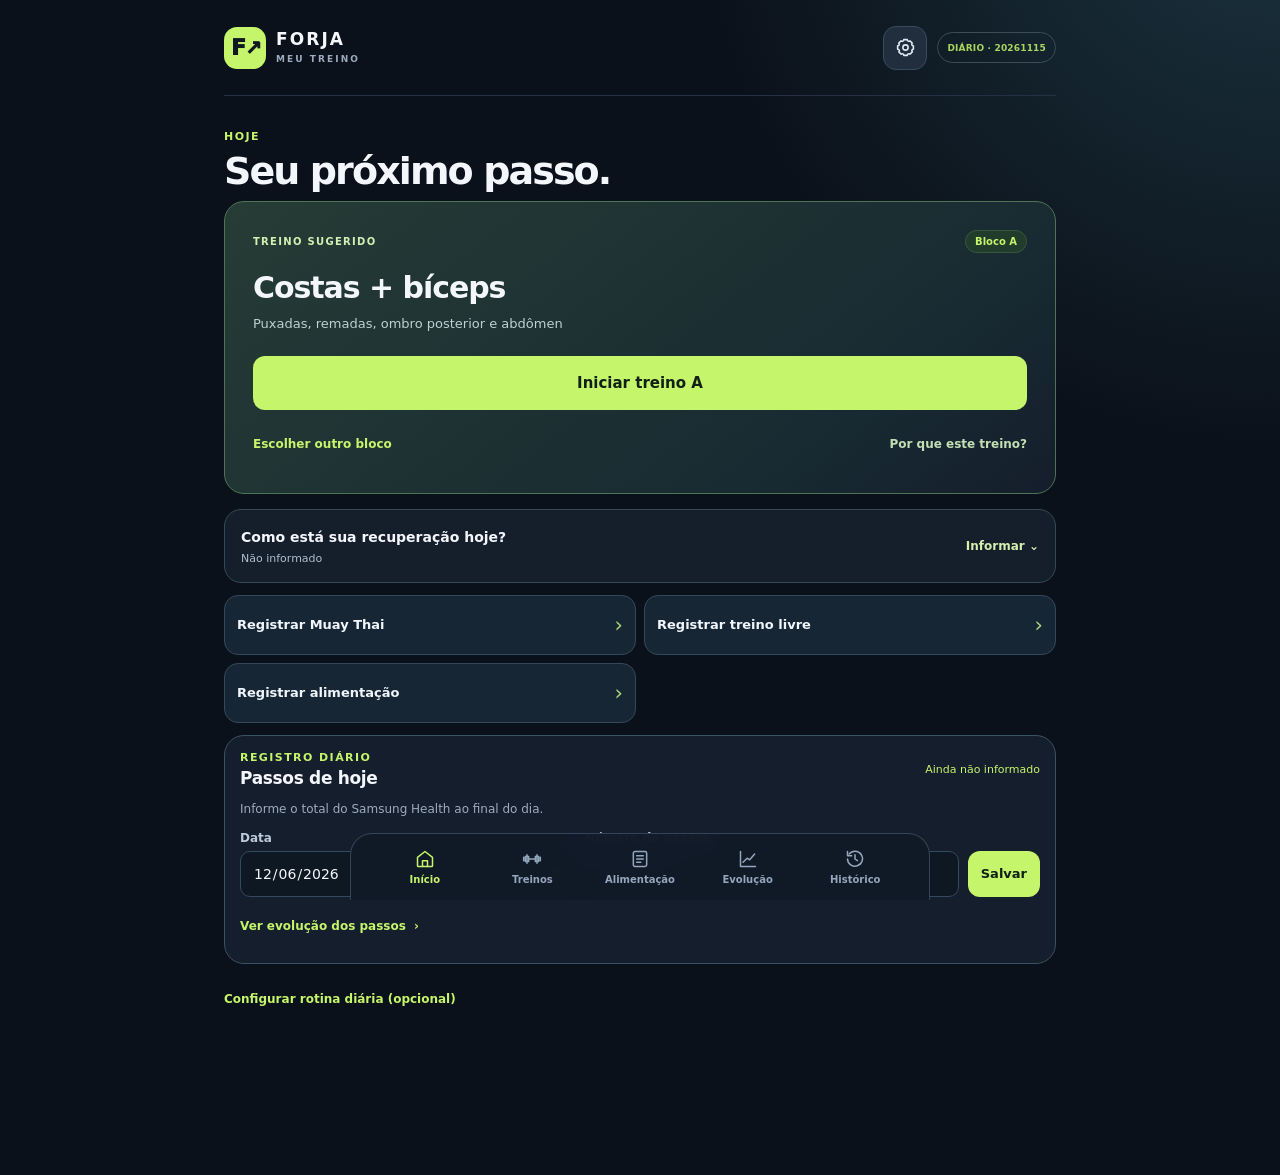
==== commit 378286b2: "chore(pwa): refresh versioned offline assets for shoulder-coverage release" ====
--- a/index.html
+++ b/index.html
@@ -9,44 +9,44 @@
   <link rel="icon" type="image/png" sizes="192x192" href="./icons/icon-192.png" />
   <link rel="apple-touch-icon" href="./icons/icon-192.png" />
   <link rel="manifest" href="./manifest.webmanifest" />
-  <link rel="stylesheet" href="./styles.css?v=20261123-muayfree1" />
+  <link rel="stylesheet" href="./styles.css?v=20261124-upperbalance1" />
   <title>FORJA — Evolução de força</title>
-  <script defer src="./data.js?v=20261123-muayfree1"></script>
-  <script defer src="./cardio.js?v=20261123-muayfree1"></script>
-  <script defer src="./training-sets.js?v=20261123-muayfree1"></script>
-  <script defer src="./engine.js?v=20261123-muayfree1"></script>
-  <script defer src="./muay.js?v=20261123-muayfree1"></script>
-  <script defer src="./calendar.js?v=20261123-muayfree1"></script>
-  <script defer src="./flex.js?v=20261123-muayfree1"></script>
-  <script defer src="./free-workout.js?v=20261123-muayfree1"></script>
-  <script defer src="./catalog-session.js?v=20261123-muayfree1"></script>
-  <script defer src="./dose.js?v=20261123-muayfree1"></script>
-  <script defer src="./focus.js?v=20261123-muayfree1"></script>
-  <script defer src="./catalog-advice.js?v=20261123-muayfree1"></script>
-  <script defer src="./body-measures.js?v=20261123-muayfree1"></script>
-  <script defer src="./activity.js?v=20261123-muayfree1"></script>
-  <script defer src="./health-import.js?v=20261123-muayfree1"></script>
-  <script defer src="./nutrition-goals.js?v=20261123-muayfree1"></script>
-  <script defer src="./goal-planner.js?v=20261123-muayfree1"></script>
-  <script defer src="./reminders.js?v=20261123-muayfree1"></script>
-  <script defer src="./daily-routine.js?v=20261123-muayfree1"></script>
-  <script defer src="./nutrition.js?v=20261123-muayfree1"></script>
-  <script defer src="./nutrition-catalog.js?v=20261123-muayfree1"></script>
-  <script defer src="./nutrition-prescription-data.js?v=20261123-muayfree1"></script>
-  <script defer src="./nutrition-presets.js?v=20261123-muayfree1"></script>
-  <script defer src="./nutrition-balance.js?v=20261123-muayfree1"></script>
-  <script defer src="./nutrition-ui.js?v=20261123-muayfree1"></script>
-  <script defer src="./evolution-dashboard.js?v=20261123-muayfree1"></script>
-  <script defer src="./performance-trends.js?v=20261123-muayfree1"></script>
-  <script defer src="./exercise-anatomy.js?v=20261123-muayfree1"></script>
-  <script defer src="./muscle-history.js?v=20261123-muayfree1"></script>
-  <script defer src="./muscle-body.js?v=20261123-muayfree1"></script>
-  <script defer src="./muscle-map.js?v=20261123-muayfree1"></script>
-  <script defer src="./training-balance.js?v=20261123-muayfree1"></script>
-  <script defer src="./catalog-recommendations.js?v=20261123-muayfree1"></script>
-  <script defer src="./share-summary.js?v=20261123-muayfree1"></script>
-  <script defer src="./share-sticker.js?v=20261123-muayfree1"></script>
-  <script defer src="./app.js?v=20261123-muayfree1"></script>
+  <script defer src="./data.js?v=20261124-upperbalance1"></script>
+  <script defer src="./cardio.js?v=20261124-upperbalance1"></script>
+  <script defer src="./training-sets.js?v=20261124-upperbalance1"></script>
+  <script defer src="./engine.js?v=20261124-upperbalance1"></script>
+  <script defer src="./muay.js?v=20261124-upperbalance1"></script>
+  <script defer src="./calendar.js?v=20261124-upperbalance1"></script>
+  <script defer src="./flex.js?v=20261124-upperbalance1"></script>
+  <script defer src="./free-workout.js?v=20261124-upperbalance1"></script>
+  <script defer src="./catalog-session.js?v=20261124-upperbalance1"></script>
+  <script defer src="./dose.js?v=20261124-upperbalance1"></script>
+  <script defer src="./focus.js?v=20261124-upperbalance1"></script>
+  <script defer src="./catalog-advice.js?v=20261124-upperbalance1"></script>
+  <script defer src="./body-measures.js?v=20261124-upperbalance1"></script>
+  <script defer src="./activity.js?v=20261124-upperbalance1"></script>
+  <script defer src="./health-import.js?v=20261124-upperbalance1"></script>
+  <script defer src="./nutrition-goals.js?v=20261124-upperbalance1"></script>
+  <script defer src="./goal-planner.js?v=20261124-upperbalance1"></script>
+  <script defer src="./reminders.js?v=20261124-upperbalance1"></script>
+  <script defer src="./daily-routine.js?v=20261124-upperbalance1"></script>
+  <script defer src="./nutrition.js?v=20261124-upperbalance1"></script>
+  <script defer src="./nutrition-catalog.js?v=20261124-upperbalance1"></script>
+  <script defer src="./nutrition-prescription-data.js?v=20261124-upperbalance1"></script>
+  <script defer src="./nutrition-presets.js?v=20261124-upperbalance1"></script>
+  <script defer src="./nutrition-balance.js?v=20261124-upperbalance1"></script>
+  <script defer src="./nutrition-ui.js?v=20261124-upperbalance1"></script>
+  <script defer src="./evolution-dashboard.js?v=20261124-upperbalance1"></script>
+  <script defer src="./performance-trends.js?v=20261124-upperbalance1"></script>
+  <script defer src="./exercise-anatomy.js?v=20261124-upperbalance1"></script>
+  <script defer src="./muscle-history.js?v=20261124-upperbalance1"></script>
+  <script defer src="./muscle-body.js?v=20261124-upperbalance1"></script>
+  <script defer src="./muscle-map.js?v=20261124-upperbalance1"></script>
+  <script defer src="./training-balance.js?v=20261124-upperbalance1"></script>
+  <script defer src="./catalog-recommendations.js?v=20261124-upperbalance1"></script>
+  <script defer src="./share-summary.js?v=20261124-upperbalance1"></script>
+  <script defer src="./share-sticker.js?v=20261124-upperbalance1"></script>
+  <script defer src="./app.js?v=20261124-upperbalance1"></script>
 </head>
 <body>
   <div class="app-shell">
